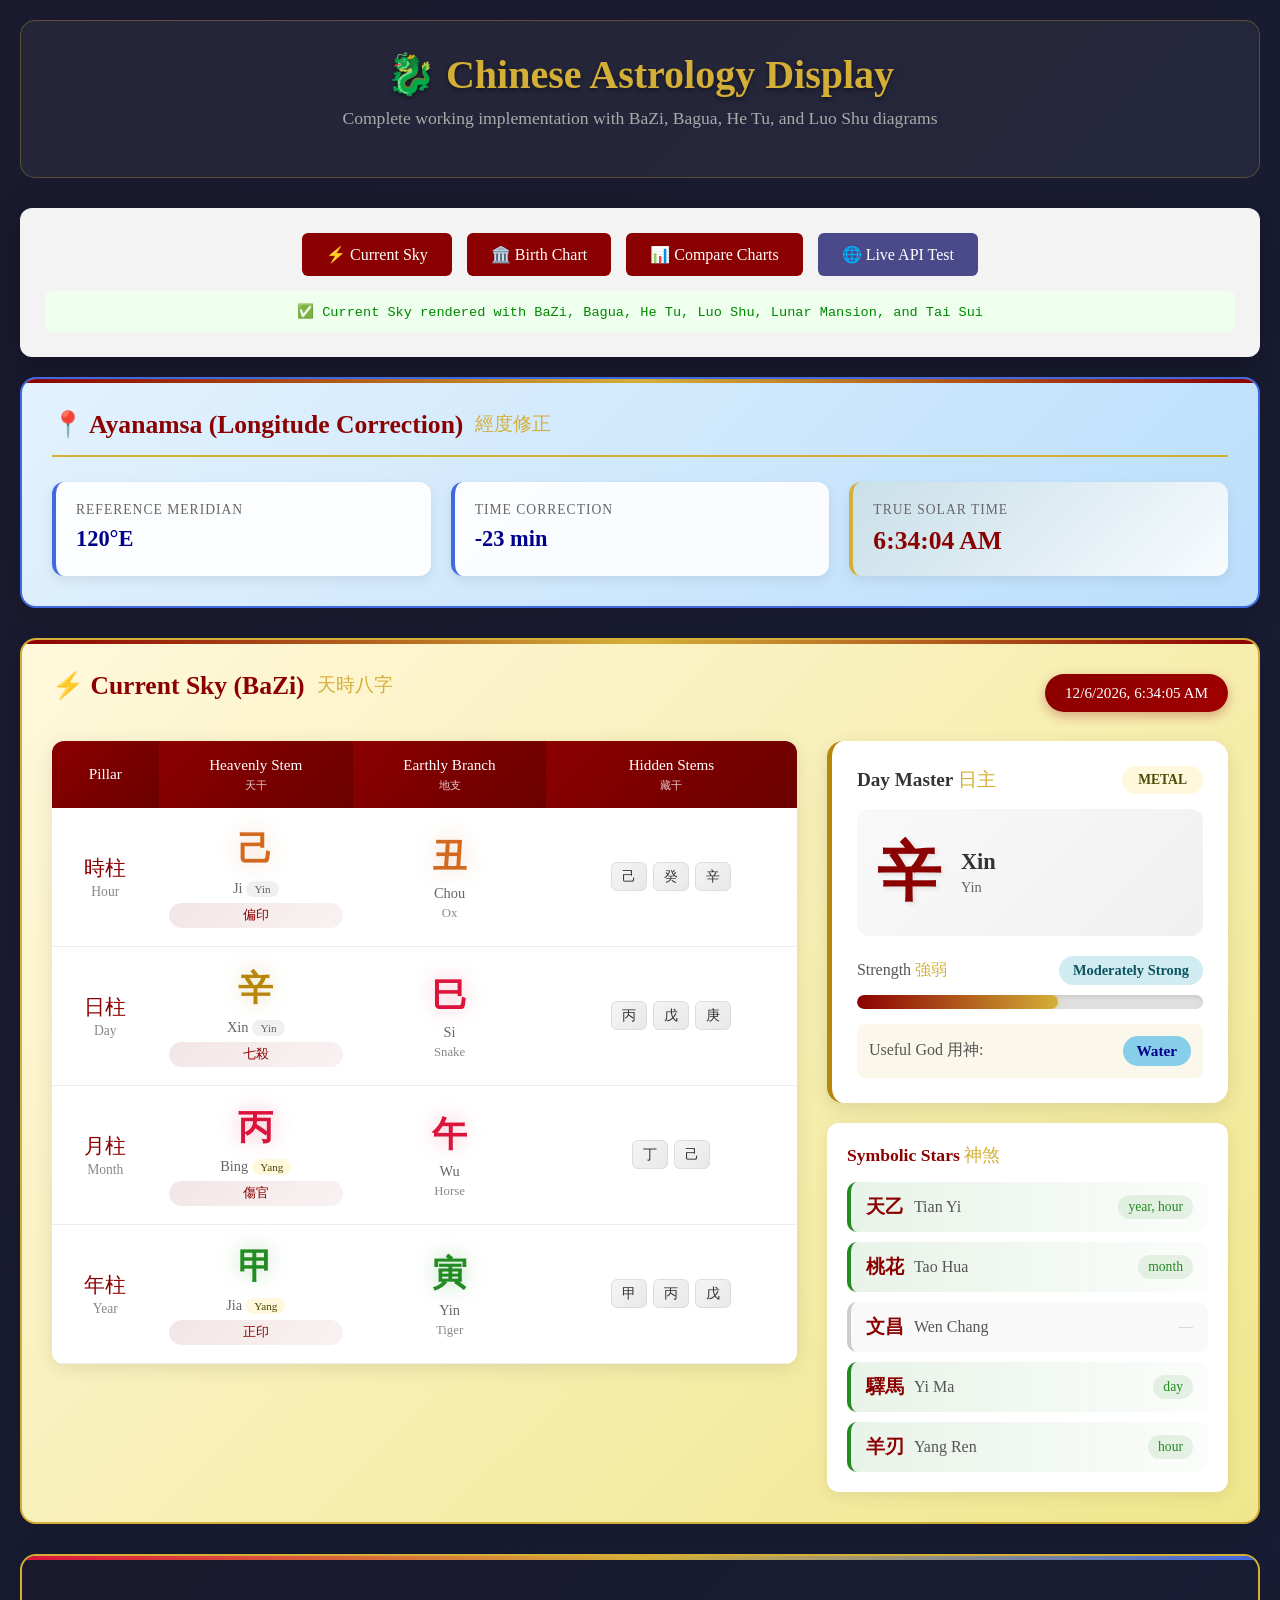
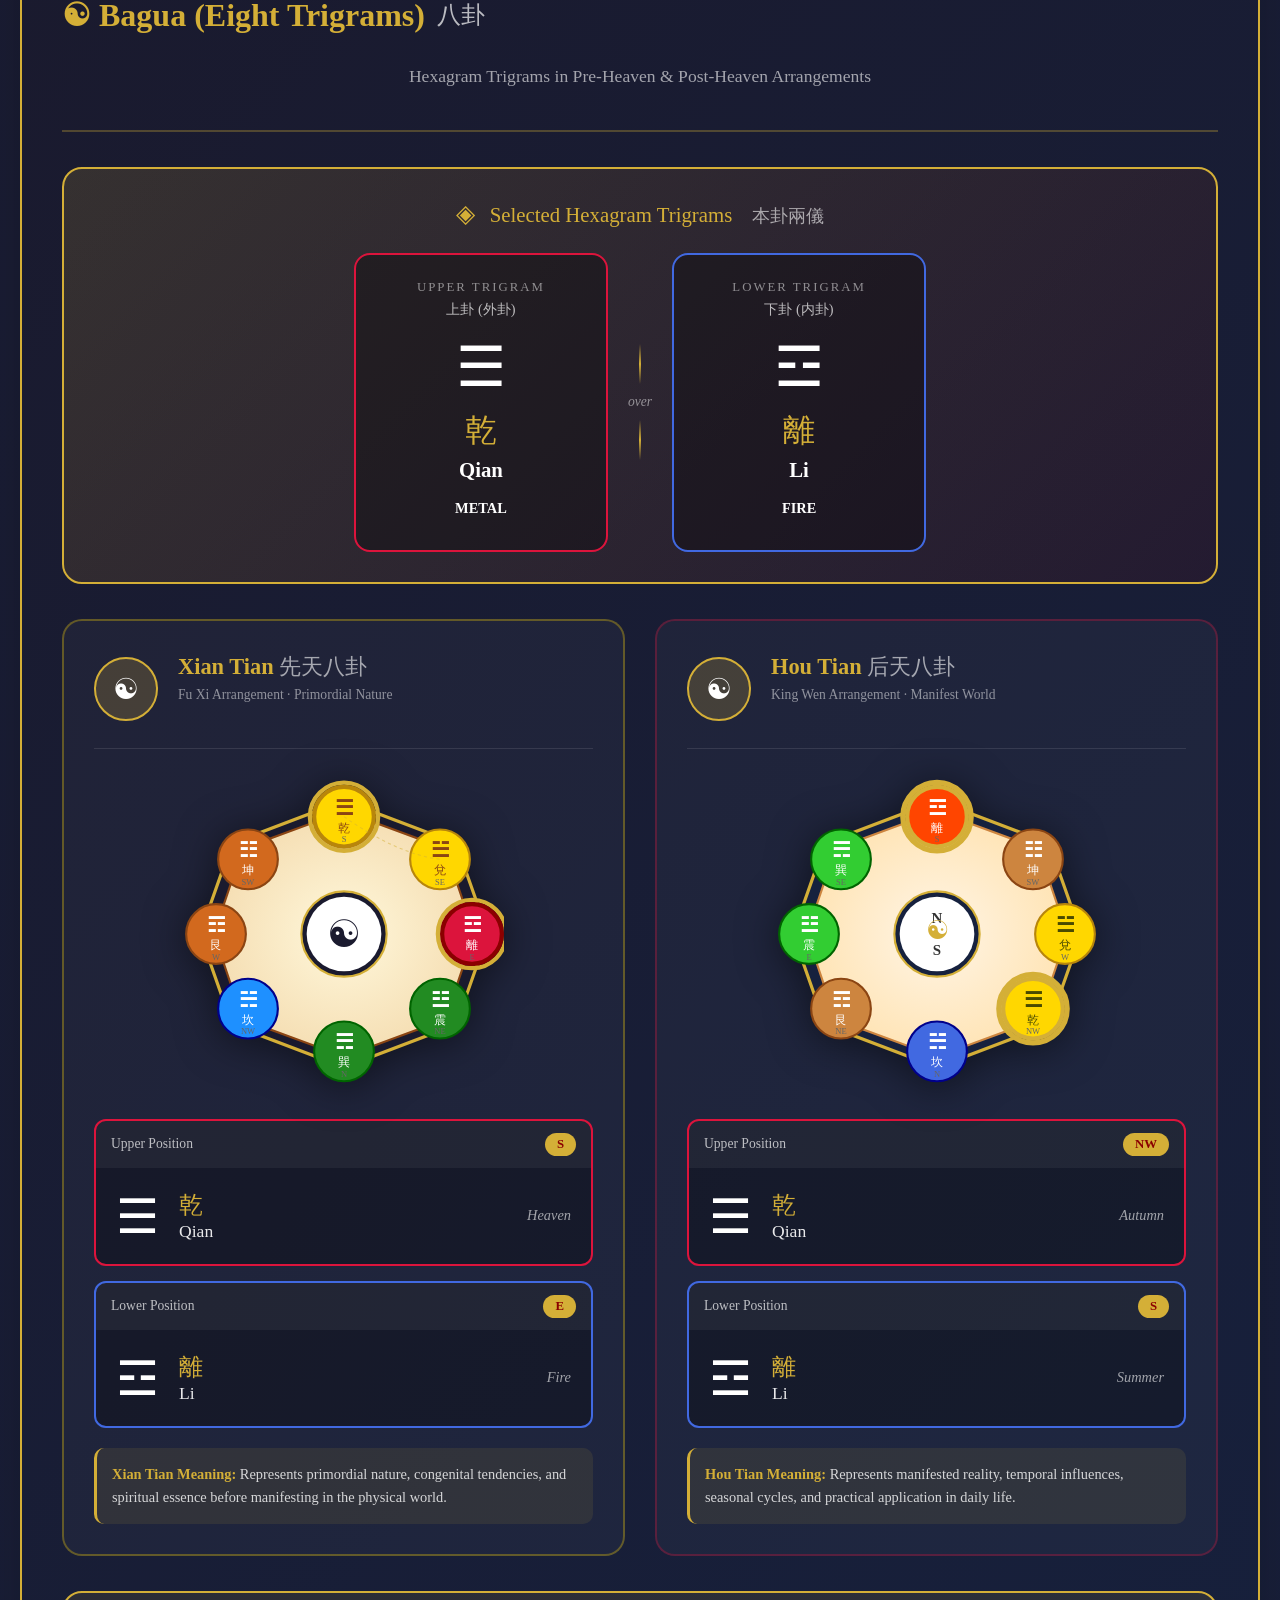
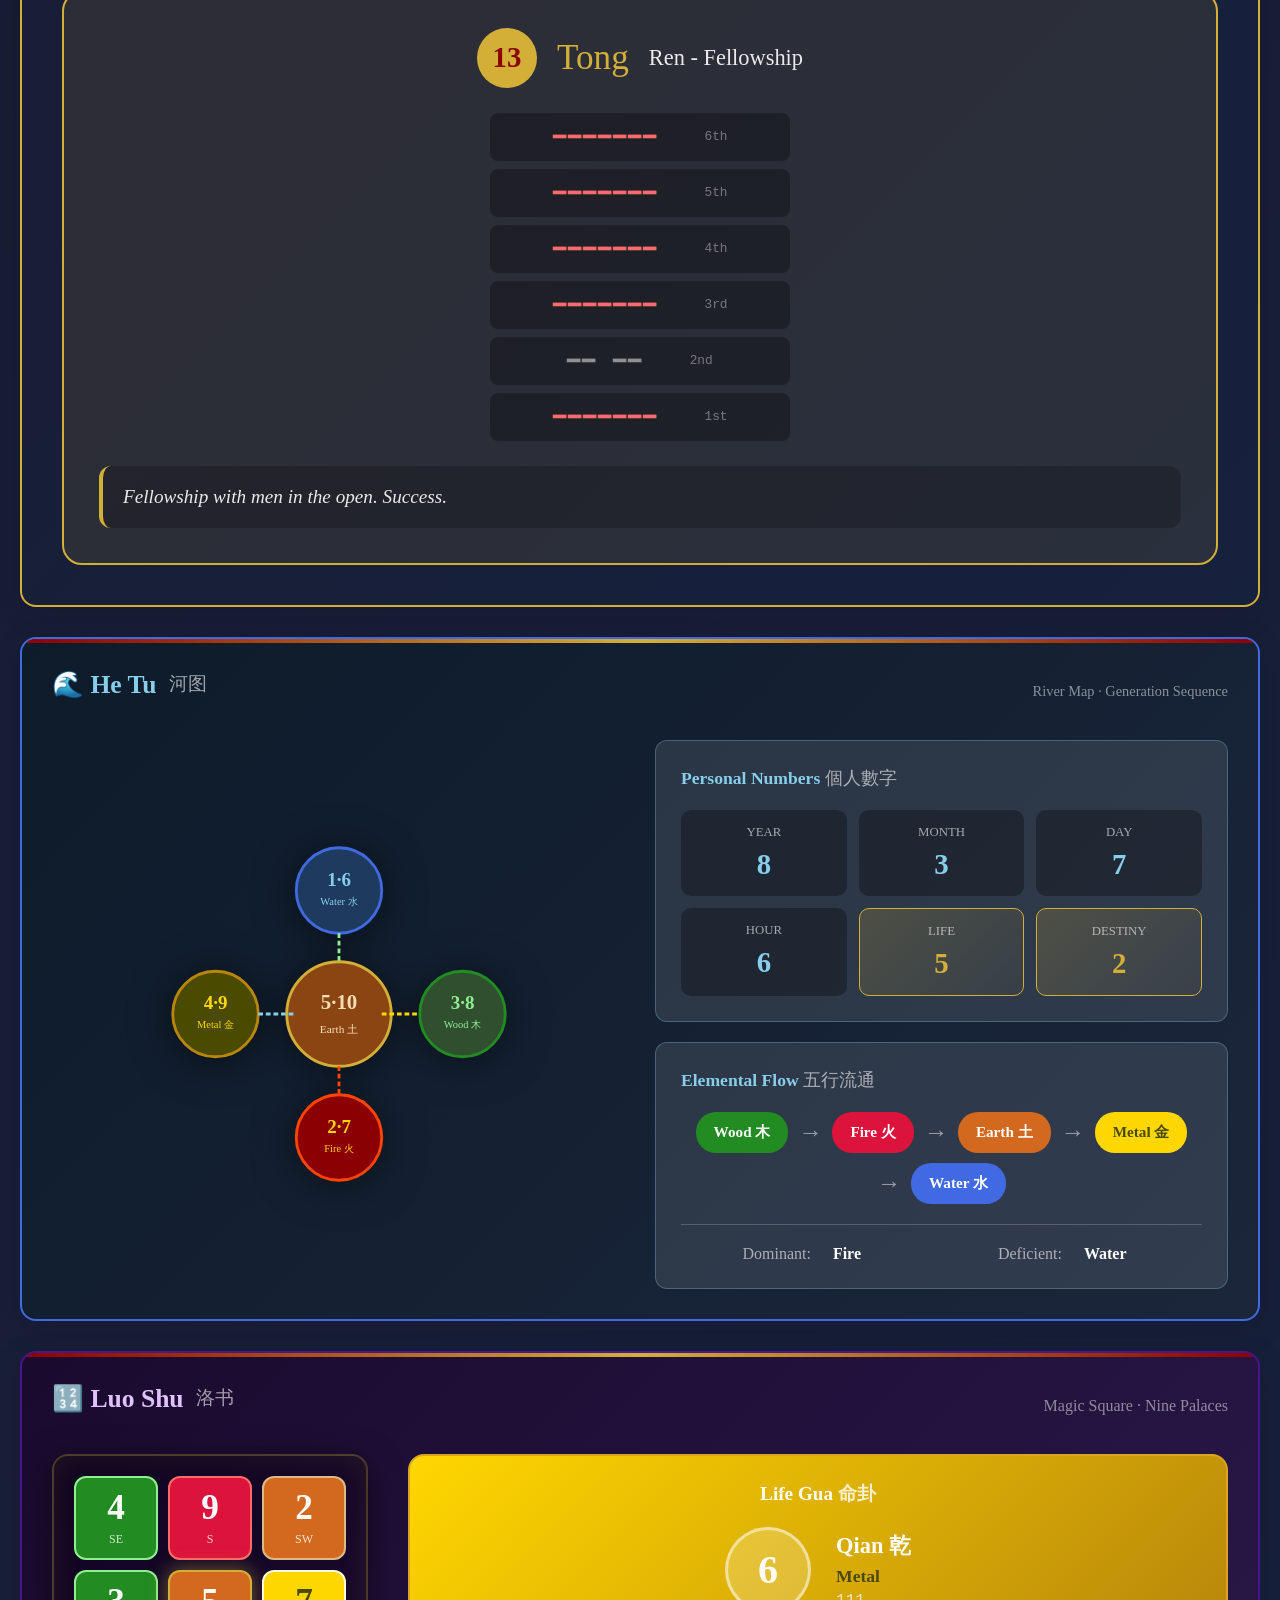
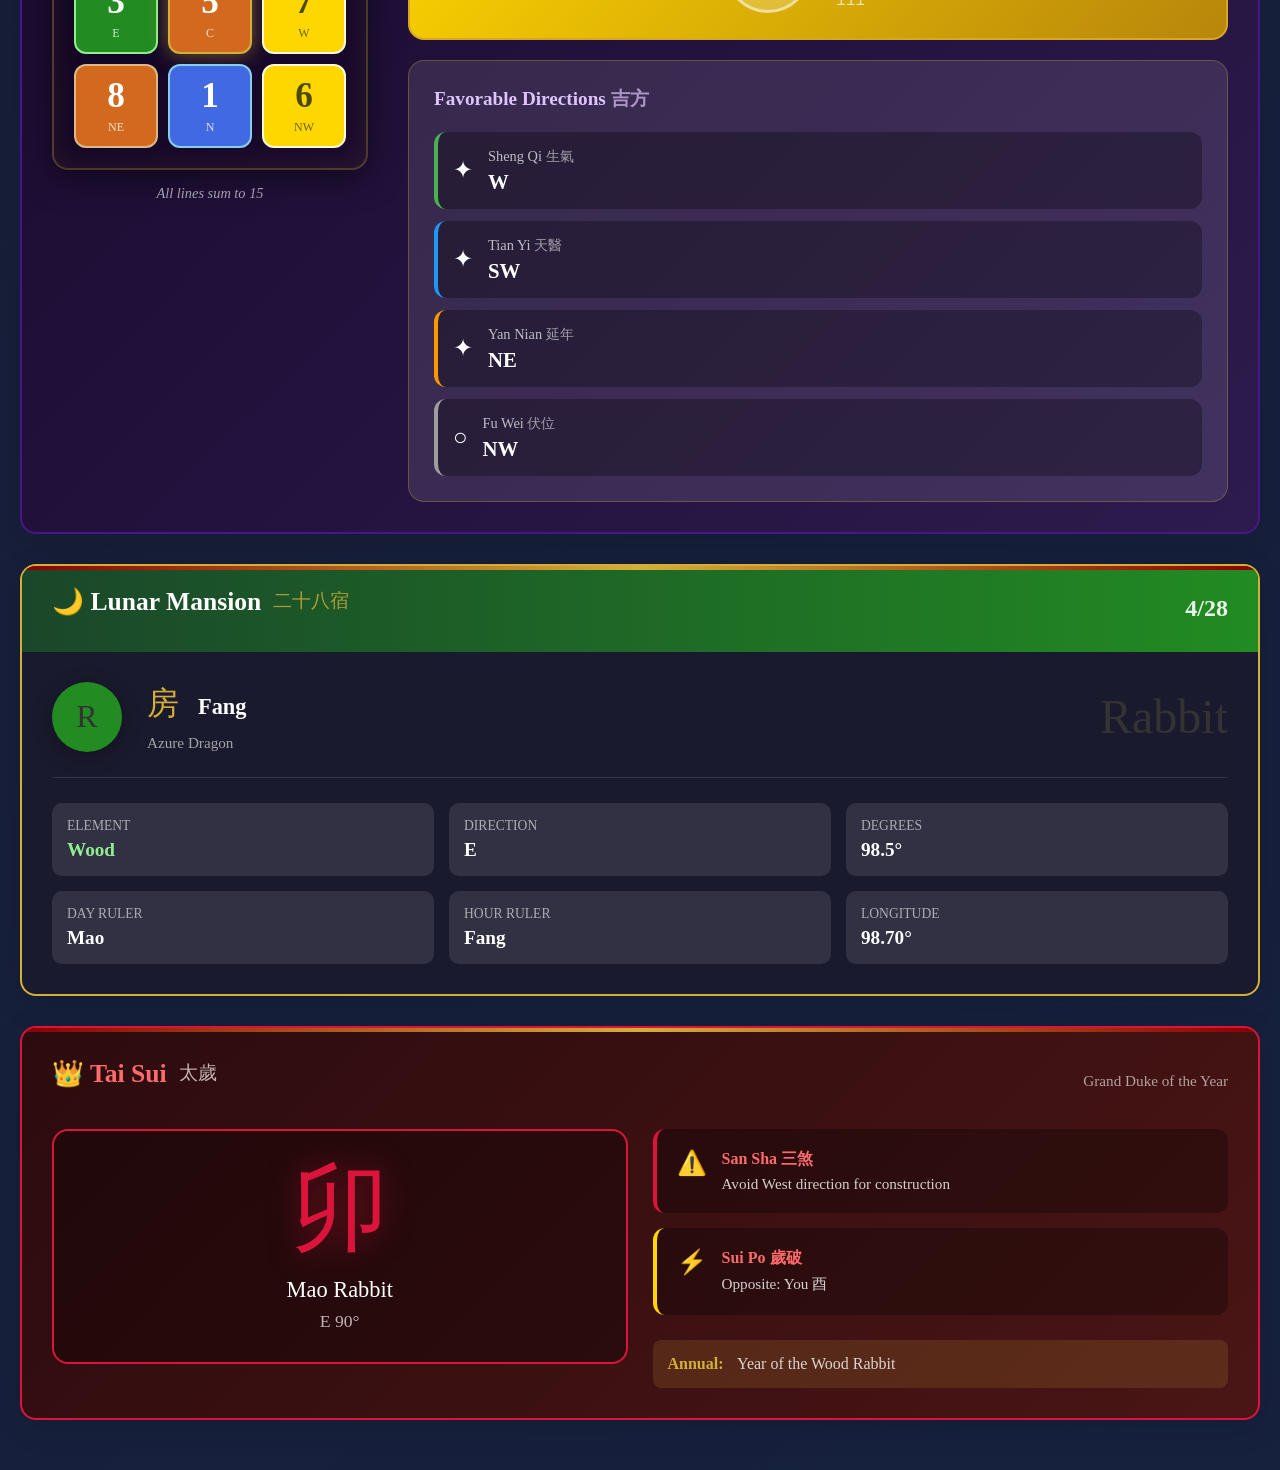
==== chinese-astrology-demo.html @ 96244102 "feat/astrology" ====
<!DOCTYPE html>
<html lang="en">
<head>
    <meta charset="UTF-8">
    <meta name="viewport" content="width=device-width, initial-scale=1.0">
    <title>Chinese Astrology Display - Complete Demo v4.1</title>
    <link rel="stylesheet" href="chinese-astrology.css">
    <style>
        body { 
            font-family: Georgia, 'Times New Roman', serif; 
            background: linear-gradient(135deg, #1a1a2e 0%, #16213e 100%);
            margin: 0; 
            padding: 20px;
            min-height: 100vh;
            color: #333;
        }
        .header { 
            text-align: center; 
            margin-bottom: 30px; 
            padding: 30px;
            background: rgba(255,255,255,0.05);
            border-radius: 15px;
            border: 1px solid rgba(212,175,55,0.3);
        }
        .header h1 { 
            color: #d4af37; 
            margin: 0;
            font-size: 2.5em;
            text-shadow: 0 2px 4px rgba(0,0,0,0.5);
        }
        .header p {
            color: #aaa;
            margin-top: 10px;
            font-size: 1.1em;
        }
        .controls { 
            margin-bottom: 20px; 
            padding: 25px; 
            background: rgba(255,255,255,0.95); 
            border-radius: 12px;
            box-shadow: 0 8px 32px rgba(0,0,0,0.3);
        }
        .control-group {
            display: flex;
            gap: 15px;
            flex-wrap: wrap;
            align-items: center;
            justify-content: center;
        }
        .controls button { 
            padding: 12px 24px; 
            font-size: 1em; 
            cursor: pointer; 
            border: none; 
            border-radius: 6px; 
            background: #8B0000; 
            color: white;
            transition: all 0.3s;
            font-family: Georgia, serif;
        }
        .controls button:hover { 
            background: #a00000;
            transform: translateY(-2px);
            box-shadow: 0 4px 12px rgba(139,0,0,0.4);
        }
        .controls button.secondary {
            background: #4a4a8a;
        }
        .controls button.secondary:hover {
            background: #5a5a9a;
        }
        .test-info { 
            margin-top: 15px; 
            padding: 12px; 
            background: #f0f0f0; 
            border-radius: 6px; 
            font-family: 'Courier New', monospace; 
            font-size: 0.85em;
            text-align: center;
        }
        .test-info.error { background: #fee; color: #c00; }
        .test-info.success { background: #efe; color: #080; }
        #output { 
            min-height: 400px; 
        }
        .loading {
            text-align: center;
            padding: 60px;
            color: #d4af37;
            font-size: 1.5em;
        }
        .loading::after {
            content: '';
            animation: dots 1.5s infinite;
        }
        @keyframes dots {
            0%, 20% { content: '.'; }
            40% { content: '..'; }
            60%, 100% { content: '...'; }
        }
    </style>
</head>
<body>
    <div class="header">
        <h1>🐉 Chinese Astrology Display</h1>
        <p>Complete working implementation with BaZi, Bagua, He Tu, and Luo Shu diagrams</p>
    </div>
    
    <div class="controls">
        <div class="control-group">
            <button onclick="testCurrent()">⚡ Current Sky</button>
            <button onclick="testBirth()">🏛️ Birth Chart</button>
            <button onclick="testComparison()">📊 Compare Charts</button>
            <button class="secondary" onclick="testRealAPI()">🌐 Live API Test</button>
        </div>
        <div class="test-info" id="status">Click a button to begin</div>
    </div>

    <div class="astrology-container" id="output"></div>

    <script src="chinese-astrology-client.js"></script>
    <script>
        const testContainer = document.getElementById('output');
        const statusEl = document.getElementById('status');
        
        // Mock data for testing (simulates API response)
        const mockData = {
            data: {
                timestamp: new Date().toISOString(),
                ayanamsa: {
                    referenceMeridian: 120,
                    timeDifference: '-23 min',
                    trueSolarTime: new Date().toISOString(),
                    longitudeCorrection: -23.5,
                    location: { latitude: 40.7, longitude: -74 }
                },
                bazi: {
                    year: { stem: { name: 'Jia', zh: '甲', element: 'Wood', polarity: 'Yang', num: 1 }, branch: { name: 'Yin', zh: '寅', element: 'Wood', zodiac: 'Tiger' }, hiddenStems: ['甲', '丙', '戊'], tenGod: { zh: 'Direct Resource' } },
                    month: { stem: { name: 'Bing', zh: '丙', element: 'Fire', polarity: 'Yang', num: 3 }, branch: { name: 'Wu', zh: '午', element: 'Fire', zodiac: 'Horse' }, hiddenStems: ['丁', '己'], tenGod: { zh: 'Hurting Officer' } },
                    day: { stem: { name: 'Xin', zh: '辛', element: 'Metal', polarity: 'Yin', num: 8 }, branch: { name: 'Si', zh: '巳', element: 'Fire', zodiac: 'Snake' }, hiddenStems: ['丙', '戊', '庚'], tenGod: { zh: 'Seven Killings' } },
                    hour: { stem: { name: 'Ji', zh: '己', element: 'Earth', polarity: 'Yin', num: 6 }, branch: { name: 'Chou', zh: '丑', element: 'Earth', zodiac: 'Ox' }, hiddenStems: ['己', '癸', '辛'], tenGod: { zh: 'Indirect Resource' } },
                    dayMaster: { name: 'Xin', zh: '辛', element: 'Metal', polarity: 'Yin' },
                    strength: { result: 'Moderately Strong', score: 8, yongShen: 'Water' },
                    shenSha: {
                        noblePerson: { name: 'Tian Yi', zh: '天乙', presentIn: ['year', 'hour'] },
                        peachBlossom: { name: 'Tao Hua', zh: '桃花', presentIn: ['month'] },
                        academicStar: { name: 'Wen Chang', zh: '文昌', presentIn: [] },
                        travellingHorse: { name: 'Yi Ma', zh: '驛馬', presentIn: ['day'] },
                        goatBlade: { name: 'Yang Ren', zh: '羊刃', presentIn: ['hour'] }
                    }
                },
                bagua: {
                    xiantian: {
                        personalTrigram: { name: 'Qian', zh: '乾', binary: '111', element: 'Metal', quality: 'Creative', position: 6 },
                        elementFlow: 'Heaven descends to nourish Earth'
                    },
                    houtian: {
                        lifePalaceTrigram: { name: 'Li', zh: '離', binary: '101', element: 'Fire', direction_houtian: 'S', temporalInfluence: 'Summer' },
                        annualInfluence: 'Fire year'
                    },
                    hexiangua: {
                        hexagramNumber: 13,
                        hexagramName: 'Tong Ren - Fellowship',
                        lines: [1, 0, 1, 1, 1, 1],
                        upper: { name: 'Qian', zh: '乾', binary: '111', element: 'Metal' },
                        lower: { name: 'Li', zh: '離', binary: '101', element: 'Fire' },
                        guaCi: 'Fellowship with men in the open. Success.'
                    }
                },
                hetu: {
                    personalNumbers: {
                        yearNumber: 8,
                        monthNumber: 3,
                        dayNumber: 7,
                        hourNumber: 6,
                        lifeNumber: 5,
                        destinyNumber: 2
                    },
                    elementalFlow: {
                        sequence: ['Wood', 'Fire', 'Earth', 'Metal', 'Water'],
                        dominant: 'Fire',
                        deficient: 'Water',
                        recommendations: ['Meditation', 'Water features', 'Blue colors']
                    },
                    constellations: [
                        { name: 'Center Axis', description: 'Strong center', stars: [5, 10], element: 'Earth', meaning: 'The axis mundi' }
                    ]
                },
                luoshu: {
                    name: 'Luoshu (Magic Square)',
                    zh: '洛書',
                    description: 'The ancient magic square where all lines sum to 15',
                    magicSquare: [[4,9,2],[3,5,7],[8,1,6]],
                    palaceStars: { center: 5, current: 9, annual: 1 },
                    mingGua: { number: 6, zh: '乾', trigram: 'Qian', element: 'Metal', binary: '111' },
                    favorableDirections: {
                        shengQi: 'W',
                        tianYi: 'SW',
                        yanNian: 'NE',
                        fuWei: 'NW',
                        description: 'Sheng Qi, Tian Yi, Yan Nian, Fu Wei'
                    },
                    palaceOrder: ['Kan (1)', 'Kun (2)', 'Zhen (3)', 'Xun (4)', 'Center (5)', 'Qian (6)', 'Dui (7)', 'Gen (8)', 'Li (9)']
                },
                lunarMansion: {
                    mansion: { num: 4, name: 'Fang', zh: '房', element: 'Wood', direction: 'E', group: 'Azure Dragon', animal: 'Rabbit' },
                    degree: 98.5,
                    exactLongitude: 98.7,
                    dayRuler: 'Mao',
                    hourRuler: 'Fang'
                },
                taiSui: {
                    currentPosition: { branch: 'Mao', zh: '卯', direction: 'E', degree: 90, zodiac: 'Rabbit' },
                    sanSha: { direction: 'W', description: 'Avoid West direction for construction' },
                    suiPo: { branch: 'You', zh: '酉', direction: 'W', degree: 270 },
                    annualTaiSui: { text: 'Year of the Wood Rabbit', caution: 'Avoid disturbing the East' }
                }
            }
        };
        
        // Birth chart with partial overlap for comparison test
        const birthData = {
            data: {
                ...mockData.data,
                bazi: {
                    year: { stem: { name: 'Jia', zh: '甲', element: 'Wood', polarity: 'Yang', num: 1 }, branch: { name: 'Yin', zh: '寅', element: 'Wood', zodiac: 'Tiger' }, hiddenStems: ['甲'], tenGod: { zh: 'Direct Resource' } },
                    month: { stem: { name: 'Ding', zh: '丁', element: 'Fire', polarity: 'Yin', num: 4 }, branch: { name: 'Mao', zh: '卯', element: 'Wood', zodiac: 'Rabbit' }, hiddenStems: ['乙'], tenGod: { zh: 'Seven Killings' } },
                    day: { stem: { name: 'Geng', zh: '庚', element: 'Metal', polarity: 'Yang', num: 7 }, branch: { name: 'Wu', zh: '午', element: 'Fire', zodiac: 'Horse' }, hiddenStems: ['丁', '己'], tenGod: { zh: 'Hurting Officer' } },
                    hour: { stem: { name: 'Ren', zh: '壬', element: 'Water', polarity: 'Yang', num: 9 }, branch: { name: 'Zi', zh: '子', element: 'Water', zodiac: 'Rat' }, hiddenStems: ['癸'], tenGod: { zh: 'Rob Wealth' } },
                    dayMaster: { name: 'Geng', zh: '庚', element: 'Metal', polarity: 'Yang' },
                    strength: { result: 'Strong', score: 15, yongShen: 'Fire' },
                    shenSha: {
                        noblePerson: { name: 'Tian Yi', zh: '天乙', presentIn: ['year'] },
                        peachBlossom: { name: 'Tao Hua', zh: '桃花', presentIn: ['day', 'hour'] },
                        academicStar: { name: 'Wen Chang', zh: '文昌', presentIn: ['month'] },
                        travellingHorse: { name: 'Yi Ma', zh: '驛馬', presentIn: ['month'] },
                        goatBlade: { name: 'Yang Ren', zh: '羊刃', presentIn: [] }
                    }
                }
            }
        };
        
        function testCurrent() {
            statusEl.textContent = 'Rendering Current Sky (BaZi)...';
            statusEl.className = 'test-info';
            testContainer.innerHTML = '';
            ChineseAstrologyDisplay.render(mockData, testContainer);
            statusEl.textContent = '✅ Current Sky rendered with BaZi, Bagua, He Tu, Luo Shu, Lunar Mansion, and Tai Sui';
            statusEl.className = 'test-info success';
        }
        
        function testBirth() {
            statusEl.textContent = 'Rendering Birth Chart...';
            statusEl.className = 'test-info';
            testContainer.innerHTML = '';
            const data = { 
                data: { 
                    ...mockData.data, 
                    bazi: birthData.data.bazi,
                    comparison: { birthBazi: birthData.data.bazi }
                } 
            };
            ChineseAstrologyDisplay.render(data, testContainer);
            statusEl.textContent = '✅ Birth Chart rendered - different Day Master (Geng Metal vs Xin Metal)';
            statusEl.className = 'test-info success';
        }
        
        function testComparison() {
            statusEl.textContent = 'Rendering comparison (Current vs Birth)...';
            statusEl.className = 'test-info';
            testContainer.innerHTML = '';
            const data = { 
                data: { 
                    ...mockData.data,
                    comparison: { 
                        birthBazi: birthData.data.bazi,
                        currentInfluence: 'Year Pillar match detected',
                        cycles: ['Year Stem cycle']
                    }
                } 
            };
            ChineseAstrologyDisplay.render(data, testContainer);
            statusEl.textContent = '✅ Comparison rendered - Year Pillar highlighted (matching stems/branches)';
            statusEl.className = 'test-info success';
        }
        
        async function testRealAPI() {
            statusEl.textContent = 'Calling live Supabase API...';
            statusEl.className = 'test-info';
            testContainer.innerHTML = '<div class="loading">Calculating Chinese Astrology</div>';
            
            try {
                const result = await CHINESE_ASTROLOGY_API.calculate({
                    date: new Date().toISOString(),
                    location: { latitude: 40.7128, longitude: -74.0060 },
                    includeQiMen: false,
                    includeLunar: true,
                    includeTaiSui: true
                });
                
                if (result.data) {
                    ChineseAstrologyDisplay.render(result, testContainer);
                    statusEl.textContent = '✅ Live API data rendered successfully!';
                    statusEl.className = 'test-info success';
                } else {
                    throw new Error('Invalid API response');
                }
            } catch (error) {
                statusEl.textContent = '❌ API Error: ' + error.message + ' - Using local fallback';
                statusEl.className = 'test-info error';
                setTimeout(() => testCurrent(), 1500);
            }
        }
        
        // Auto-run current sky test
        setTimeout(testCurrent, 500);
    </script>
</body>
</html>
---- chinese-astrology.css ----
/**
 * Chinese Astrology CSS v4.3
 * Enhanced with Feng Shui auspicious colors and improved readability
 */

:root {
    /* Feng Shui Auspicious Colors */
    --fs-wood: #228B22;
    --fs-wood-light: #90EE90;
    --fs-wood-dark: #006400;
    
    --fs-fire: #DC143C;
    --fs-fire-light: #FF6B6B;
    --fs-fire-dark: #8B0000;
    
    --fs-earth: #D2691E;
    --fs-earth-light: #DEB887;
    --fs-earth-dark: #8B4513;
    
    --fs-metal: #FFD700;
    --fs-metal-light: #FFF8DC;
    --fs-metal-dark: #B8860B;
    --fs-metal-text: #4a4a00;
    
    --fs-water: #4169E1;
    --fs-water-light: #87CEEB;
    --fs-water-dark: #00008B;
    
    /* Imperial/Auspicious Accents */
    --imperial-red: #8B0000;
    --imperial-gold: #d4af37;
    --imperial-gold-light: #F4E8C1;
    --imperial-purple: #4a148c;
    
    /* Background gradients */
    --bg-dark: #1a1a2e;
    --bg-panel: linear-gradient(135deg, #f5f0e8 0%, #e8e0d0 100%);
    --bg-wood: linear-gradient(135deg, #e8f5e9 0%, #c8e6c9 100%);
    --bg-fire: linear-gradient(135deg, #ffebee 0%, #ffcdd2 100%);
    --bg-earth: linear-gradient(135deg, #f5f5dc 0%, #e8d5b7 100%);
    --bg-metal: linear-gradient(135deg, #fff8dc 0%, #f0e68c 100%);
    --bg-water: linear-gradient(135deg, #e3f2fd 0%, #bbdefb 100%);
}

/* ========================================
   BASE STYLES
   ======================================== */

.astrology-wrapper {
    font-family: 'Noto Serif SC', 'Crimson Pro', Georgia, serif;
    color: #333;
    line-height: 1.6;
}

.section {
    background: var(--bg-panel);
    border-radius: 16px;
    padding: 30px;
    margin-bottom: 30px;
    box-shadow: 0 8px 32px rgba(0,0,0,0.12);
    border: 2px solid #d4af37;
    position: relative;
    overflow: hidden;
}

.section::before {
    content: '';
    position: absolute;
    top: 0;
    left: 0;
    right: 0;
    height: 4px;
    background: linear-gradient(90deg, var(--imperial-red), var(--imperial-gold), var(--imperial-red));
}

.section h3 {
    color: var(--imperial-red);
    font-size: 1.6em;
    margin: 0 0 25px 0;
    padding-bottom: 15px;
    border-bottom: 2px solid var(--imperial-gold);
    display: flex;
    align-items: center;
    gap: 12px;
}

.section h3 .zh {
    font-size: 0.75em;
    color: var(--imperial-gold);
    font-weight: 400;
}

.section h4 {
    color: #4a4a4a;
    margin: 20px 0 12px 0;
    font-size: 1.2em;
}

/* ========================================
   AYANAMSA SECTION
   ======================================== */

.ayanamsa {
    background: var(--bg-water);
    border-color: var(--fs-water);
}

.ayanamsa-grid {
    display: grid;
    grid-template-columns: repeat(auto-fit, minmax(200px, 1fr));
    gap: 20px;
}

.info-card {
    background: rgba(255,255,255,0.9);
    padding: 20px;
    border-radius: 12px;
    border-left: 4px solid var(--fs-water);
    box-shadow: 0 4px 12px rgba(0,0,0,0.08);
}

.info-card .label {
    display: block;
    font-size: 0.85em;
    color: #666;
    margin-bottom: 8px;
    text-transform: uppercase;
    letter-spacing: 1px;
}

.info-card .value {
    display: block;
    font-size: 1.4em;
    font-weight: 600;
    color: var(--fs-water-dark);
}

.info-card.highlight {
    border-left-color: var(--imperial-gold);
    background: linear-gradient(135deg, rgba(212,175,55,0.1) 0%, rgba(255,255,255,0.9) 100%);
}

.info-card.highlight .value {
    color: var(--imperial-red);
    font-size: 1.6em;
}

/* ========================================
   BAZI SECTIONS
   ======================================== */

.bazi.current {
    background: linear-gradient(135deg, #FFF8DC 0%, #F0E68C 100%);
    border-color: var(--imperial-gold);
}

.bazi.birth {
    background: linear-gradient(135deg, #E6F3FF 0%, #B3D9FF 100%);
    border-color: var(--fs-water);
}

.section-header {
    display: flex;
    justify-content: space-between;
    align-items: center;
    margin-bottom: 25px;
}

.section-header h3 {
    margin: 0;
    border: none;
}

.time-badge, .birth-badge {
    background: linear-gradient(135deg, var(--imperial-red) 0%, #a00000 100%);
    color: white;
    padding: 10px 20px;
    border-radius: 25px;
    font-size: 0.95em;
    font-weight: 500;
    box-shadow: 0 4px 12px rgba(139,0,0,0.3);
}

.birth-badge {
    background: linear-gradient(135deg, var(--fs-water) 0%, var(--fs-water-dark) 100%);
}

/* Two Column Layout */
.bazi-grid {
    display: grid;
    grid-template-columns: 1.3fr 0.7fr;
    gap: 30px;
}

@media (max-width: 900px) {
    .bazi-grid { grid-template-columns: 1fr; }
}

/* Pillars Table */
.pillars-table table {
    width: 100%;
    border-collapse: separate;
    border-spacing: 0;
    background: white;
    border-radius: 12px;
    overflow: hidden;
    box-shadow: 0 4px 20px rgba(0,0,0,0.1);
}

.pillars-table th {
    background: linear-gradient(135deg, var(--imperial-red) 0%, #6b0000 100%);
    color: white;
    padding: 15px 10px;
    text-align: center;
    font-weight: 500;
    font-size: 0.95em;
}

.pillars-table th .sub {
    display: block;
    font-size: 0.75em;
    opacity: 0.8;
    margin-top: 4px;
    font-weight: 400;
}

.pillars-table td {
    padding: 18px 10px;
    text-align: center;
    border-bottom: 1px solid #eee;
}

.pillars-table tr:hover { 
    background: rgba(212,175,55,0.08);
}

.pillars-table tr.highlight.match { 
    background: linear-gradient(90deg, rgba(255,215,0,0.3) 0%, rgba(255,215,0,0.1) 100%);
    animation: pulse-gold 3s infinite;
}

@keyframes pulse-gold {
    0%, 100% { box-shadow: inset 4px 0 0 0 var(--imperial-gold); }
    50% { box-shadow: inset 8px 0 0 0 var(--imperial-gold); }
}

.pillar-label {
    font-weight: 500;
    color: #555;
}

.pillar-label .pillar-zh {
    display: block;
    font-size: 1.3em;
    color: var(--imperial-red);
}

.pillar-label .pillar-en {
    font-size: 0.85em;
    color: #888;
}

.stem .hz, .branch .hz { 
    display: block; 
    font-size: 2.2em; 
    font-weight: bold;
    margin-bottom: 4px;
}

.stem .py, .branch .py { 
    font-size: 0.9em; 
    color: #666;
}

.stem .polarity {
    display: inline-block;
    font-size: 0.7em;
    padding: 2px 8px;
    border-radius: 10px;
    margin-top: 4px;
}

.stem .polarity.yang {
    background: var(--fs-metal-light);
    color: var(--fs-metal-text);
}

.stem .polarity.yin {
    background: #f0f0f0;
    color: #666;
}

.stem .tg { 
    display: block; 
    font-size: 0.8em; 
    background: linear-gradient(135deg, rgba(139,0,0,0.1) 0%, rgba(139,0,0,0.05) 100%);
    color: var(--imperial-red);
    padding: 4px 10px; 
    border-radius: 15px; 
    margin-top: 6px;
    font-weight: 500;
}

.branch .zodiac { 
    display: block; 
    font-size: 0.8em; 
    color: #888;
    margin-top: 4px;
}

.hidden .hs { 
    display: inline-block; 
    background: linear-gradient(135deg, #f5f5f5 0%, #e8e8e8 100%);
    padding: 4px 10px; 
    border-radius: 6px; 
    margin: 3px; 
    font-size: 0.9em;
    border: 1px solid #ddd;
}

/* Element color coding */
[data-element="Wood"] .hz { color: var(--fs-wood); text-shadow: 0 0 20px rgba(34,139,34,0.3); }
[data-element="Fire"] .hz { color: var(--fs-fire); text-shadow: 0 0 20px rgba(220,20,60,0.3); }
[data-element="Earth"] .hz { color: var(--fs-earth); text-shadow: 0 0 20px rgba(210,105,30,0.3); }
[data-element="Metal"] .hz { color: #B8860B; text-shadow: 0 0 20px rgba(184,134,11,0.3); }
[data-element="Water"] .hz { color: var(--fs-water); text-shadow: 0 0 20px rgba(65,105,225,0.3); }

/* Day Master Panel */
.daymaster-panel { 
    display: flex; 
    flex-direction: column; 
    gap: 20px; 
}

.dm-card {
    background: white;
    padding: 25px;
    border-radius: 16px;
    box-shadow: 0 6px 20px rgba(0,0,0,0.1);
    border-left: 5px solid #ccc;
}

.dm-card[data-element="Wood"] { border-left-color: var(--fs-wood); }
.dm-card[data-element="Fire"] { border-left-color: var(--fs-fire); }
.dm-card[data-element="Earth"] { border-left-color: var(--fs-earth); }
.dm-card[data-element="Metal"] { border-left-color: var(--fs-metal-dark); }
.dm-card[data-element="Water"] { border-left-color: var(--fs-water); }

.dm-header {
    display: flex;
    justify-content: space-between;
    align-items: center;
    margin-bottom: 15px;
}

.dm-header h4 {
    margin: 0;
    color: #333;
}

.dm-header .zh {
    color: var(--imperial-gold);
    font-weight: 400;
}

.element-tag {
    padding: 6px 16px;
    border-radius: 20px;
    font-size: 0.85em;
    font-weight: 600;
    text-transform: uppercase;
}

.element-tag.wood { background: var(--fs-wood-light); color: var(--fs-wood-dark); }
.element-tag.fire { background: var(--fs-fire-light); color: var(--fs-fire-dark); }
.element-tag.earth { background: var(--fs-earth-light); color: var(--fs-earth-dark); }
.element-tag.metal { background: var(--fs-metal-light); color: var(--fs-metal-text); }
.element-tag.water { background: var(--fs-water-light); color: var(--fs-water-dark); }

.dm-display { 
    display: flex; 
    align-items: center; 
    gap: 20px; 
    margin-bottom: 20px;
    padding: 20px;
    background: linear-gradient(135deg, #f9f9f9 0%, #f0f0f0 100%);
    border-radius: 12px;
}

.dm-hz { 
    font-size: 4em; 
    font-weight: bold;
    color: var(--imperial-red);
    text-shadow: 2px 2px 4px rgba(0,0,0,0.1);
}

.dm-name { 
    font-size: 1.4em; 
    font-weight: 600;
    color: #333;
}

.dm-polarity {
    font-size: 0.9em;
    color: #666;
    margin-top: 4px;
}

.dm-polarity.yang { color: var(--fs-metal-dark); }
.dm-polarity.yin { color: #666; }

.strength-bar { 
    margin-top: 20px; 
}

.st-header {
    display: flex;
    justify-content: space-between;
    align-items: center;
    margin-bottom: 10px;
}

.st-label {
    font-weight: 500;
    color: #555;
}

.st-label .zh {
    color: var(--imperial-gold);
}

.st-result {
    padding: 6px 14px;
    border-radius: 15px;
    font-size: 0.9em;
    font-weight: 600;
}

.st-result.strong { background: #d4edda; color: #155724; }
.st-result.weak { background: #f8d7da; color: #721c24; }
.st-result.balanced { background: #fff3cd; color: #856404; }
.st-result.moderately-strong { background: #d1ecf1; color: #0c5460; }

.st-meter { 
    height: 14px; 
    background: #e0e0e0; 
    border-radius: 7px; 
    overflow: hidden;
    box-shadow: inset 0 2px 4px rgba(0,0,0,0.1);
}

.st-fill { 
    height: 100%; 
    background: linear-gradient(90deg, var(--imperial-red), var(--imperial-gold));
    border-radius: 7px;
    transition: width 0.8s ease-out;
    box-shadow: 0 0 10px rgba(212,175,55,0.5);
}

.yong-shen { 
    margin-top: 15px;
    padding: 12px;
    background: rgba(212,175,55,0.1);
    border-radius: 8px;
    display: flex;
    justify-content: space-between;
    align-items: center;
}

.ys-label {
    font-weight: 500;
    color: #555;
}

.ys-element {
    padding: 6px 14px;
    border-radius: 15px;
    font-weight: 600;
    font-size: 0.95em;
}

.ys-element.wood { background: var(--fs-wood-light); color: var(--fs-wood-dark); }
.ys-element.fire { background: var(--fs-fire-light); color: var(--fs-fire-dark); }
.ys-element.earth { background: var(--fs-earth-light); color: var(--fs-earth-dark); }
.ys-element.metal { background: var(--fs-metal-light); color: var(--fs-metal-text); }
.ys-element.water { background: var(--fs-water-light); color: var(--fs-water-dark); }

/* Stars Panel */
.stars-panel { 
    background: white; 
    padding: 20px; 
    border-radius: 12px;
    box-shadow: 0 4px 15px rgba(0,0,0,0.08);
}

.stars-panel h4 { 
    margin: 0 0 15px 0; 
    color: var(--imperial-red);
    font-size: 1.1em;
}

.stars-panel h4 .zh {
    color: var(--imperial-gold);
    font-weight: 400;
}

.stars-grid {
    display: grid;
    gap: 10px;
}

.star-item { 
    display: flex; 
    justify-content: space-between; 
    align-items: center;
    padding: 12px 15px; 
    background: #f9f9f9; 
    border-radius: 10px; 
    border-left: 4px solid #ccc;
    transition: all 0.3s;
}

.star-item:hover {
    transform: translateX(5px);
}

.star-item.present { 
    border-left-color: var(--fs-wood); 
    background: linear-gradient(90deg, rgba(34,139,34,0.1) 0%, rgba(34,139,34,0.02) 100%);
}

.star-main {
    display: flex;
    align-items: center;
    gap: 10px;
}

.star-zh { 
    font-weight: bold; 
    font-size: 1.2em;
    color: var(--imperial-red);
}

.star-name {
    color: #555;
}

.star-loc { 
    font-size: 0.85em; 
    color: var(--fs-wood);
    font-weight: 500;
    padding: 4px 10px;
    background: rgba(34,139,34,0.1);
    border-radius: 12px;
}

.star-absent {
    font-size: 0.9em;
    color: #ccc;
}

/* ========================================
   BAGUA DISPLAY - UI.JS INTEGRATION
   ======================================== */

.bagua-section-wrapper {
    background: linear-gradient(135deg, #1a1a2e 0%, #16213e 100%);
    border: 2px solid var(--imperial-gold);
    border-radius: 20px;
    padding: 35px;
    margin: 30px 0;
    color: white;
    position: relative;
    overflow: hidden;
}

.bagua-section-wrapper::before {
    content: '';
    position: absolute;
    top: 0;
    left: 0;
    right: 0;
    height: 4px;
    background: linear-gradient(90deg, var(--fs-fire), var(--imperial-gold), var(--fs-water));
}

.bagua-section-title {
    text-align: center;
    font-size: 1.9em;
    color: var(--imperial-gold);
    margin: 0 0 10px 0;
    font-weight: 600;
}

.bagua-section-title .zh {
    color: rgba(255,255,255,0.7);
    font-weight: 400;
    margin-left: 10px;
}

.bagua-section-subtitle {
    text-align: center;
    color: rgba(255,255,255,0.6);
    font-size: 1.1em;
    margin-bottom: 30px;
    font-style: italic;
}

.bagua-arrangements-wrapper {
    display: grid;
    grid-template-columns: 1fr 1fr;
    gap: 25px;
}

@media (max-width: 1000px) {
    .bagua-arrangements-wrapper { grid-template-columns: 1fr; }
}

.bagua-arrangement {
    background: rgba(255,255,255,0.05);
    border-radius: 16px;
    padding: 20px;
    border: 2px solid transparent;
    display: flex;
    flex-direction: column;
}

.bagua-arrangement.xiantian {
    border-color: rgba(255,215,0,0.4);
    background: linear-gradient(135deg, rgba(255,215,0,0.1) 0%, rgba(255,255,255,0.02) 100%);
}

.bagua-arrangement.houtian {
    border-color: rgba(220,20,60,0.4);
    background: linear-gradient(135deg, rgba(220,20,60,0.1) 0%, rgba(255,255,255,0.02) 100%);
}

.arrangement-title {
    text-align: center;
    font-size: 1.4em;
    color: var(--imperial-gold);
    margin: 0 0 5px 0;
}

.arrangement-title .zh {
    color: rgba(255,255,255,0.7);
    font-weight: 400;
    margin-left: 8px;
}

.arrangement-desc {
    text-align: center;
    color: rgba(255,255,255,0.5);
    font-size: 0.9em;
    margin-bottom: 25px;
}

.trigrams-display {
    display: flex;
    flex-direction: column;
    gap: 15px;
}

.arr-trigram {
    background: rgba(0,0,0,0.3);
    border-radius: 16px;
    padding: 18px;
    border: 2px solid transparent;
    transition: all 0.3s;
}

.arr-trigram.upper {
    border-color: var(--fs-fire);
    background: linear-gradient(135deg, rgba(220,20,60,0.12) 0%, rgba(0,0,0,0.2) 100%);
}

.arr-trigram.lower {
    border-color: var(--fs-water);
    background: linear-gradient(135deg, rgba(65,105,225,0.12) 0%, rgba(0,0,0,0.2) 100%);
}

.arr-trigram.metal { border-color: #FFD700; background: linear-gradient(135deg, rgba(255,215,0,0.1) 0%, rgba(0,0,0,0.2) 100%); }
.arr-trigram.wood { border-color: #228B22; background: linear-gradient(135deg, rgba(34,139,34,0.1) 0%, rgba(0,0,0,0.2) 100%); }
.arr-trigram.water { border-color: #4169E1; background: linear-gradient(135deg, rgba(65,105,225,0.1) 0%, rgba(0,0,0,0.2) 100%); }
.arr-trigram.fire { border-color: #DC143C; background: linear-gradient(135deg, rgba(220,20,60,0.1) 0%, rgba(0,0,0,0.2) 100%); }
.arr-trigram.earth { border-color: #D2691E; background: linear-gradient(135deg, rgba(210,105,30,0.1) 0%, rgba(0,0,0,0.2) 100%); }

.trig-header {
    display: flex;
    justify-content: space-between;
    align-items: center;
    margin-bottom: 12px;
    padding-bottom: 10px;
    border-bottom: 1px solid rgba(255,255,255,0.1);
}

.trig-position {
    font-size: 0.75em;
    color: rgba(255,255,255,0.6);
    text-transform: uppercase;
    letter-spacing: 1px;
}

.trig-element-badge {
    font-size: 0.75em;
    padding: 4px 12px;
    border-radius: 12px;
    background: rgba(255,255,255,0.15);
    color: rgba(255,255,255,0.9);
}

.trig-body {
    display: flex;
    align-items: center;
    gap: 20px;
    margin-bottom: 12px;
}

.trig-lines-svg {
    width: 60px;
    height: 54px;
    color: var(--imperial-gold);
}

.trig-identity {
    display: flex;
    flex-direction: column;
    align-items: flex-start;
}

.trig-zh {
    font-size: 2.2em;
    color: var(--imperial-gold);
    line-height: 1;
}

.trig-name {
    font-size: 1.2em;
    font-weight: 600;
    color: white;
    margin-top: 4px;
}

.trig-meaning {
    font-size: 0.85em;
    color: rgba(255,255,255,0.7);
    padding-top: 10px;
    border-top: 1px solid rgba(255,255,255,0.1);
}

.trig-meaning .meaning-label {
    color: rgba(255,255,255,0.5);
    font-size: 0.9em;
}

.trig-meaning .meaning-value {
    color: rgba(255,255,255,0.9);
    font-style: italic;
}

.arr-trigram-divider {
    display: flex;
    align-items: center;
    justify-content: center;
    gap: 15px;
    padding: 5px 0;
}

.divider-line-h {
    flex: 1;
    height: 1px;
    background: linear-gradient(90deg, transparent, rgba(255,255,255,0.3), transparent);
    max-width: 80px;
}

.divider-text {
    color: rgba(255,255,255,0.5);
    font-style: italic;
    font-size: 0.85em;
    text-transform: lowercase;
}

/* ========================================
   ENHANCED BAGUA SECTION - REORGANIZED
   ======================================== */

.bagua-enhanced {
    background: linear-gradient(135deg, #1a1a2e 0%, #16213e 100%);
    border-color: var(--imperial-gold);
    color: white;
    padding: 40px;
}

.bagua-enhanced::before {
    background: linear-gradient(90deg, var(--fs-fire), var(--imperial-gold), var(--fs-water));
}

.bagua-main-header {
    text-align: center;
    margin-bottom: 35px;
    padding-bottom: 25px;
    border-bottom: 2px solid rgba(212,175,55,0.3);
}

.bagua-main-header h3 {
    color: var(--imperial-gold);
    font-size: 2em;
    margin: 0 0 10px 0;
    border: none;
}

.bagua-main-header h3 .zh {
    color: rgba(255,255,255,0.7);
    font-weight: 400;
}

.bagua-subtitle {
    color: rgba(255,255,255,0.6);
    font-size: 1.1em;
}

/* Selected Hexagram Trigrams Display */
.selected-hexagram-trigrams {
    background: linear-gradient(135deg, rgba(212,175,55,0.15) 0%, rgba(139,0,0,0.1) 100%);
    border: 2px solid var(--imperial-gold);
    border-radius: 20px;
    padding: 30px;
    margin-bottom: 35px;
}

.trigrams-title {
    text-align: center;
    margin-bottom: 25px;
    font-size: 1.3em;
    color: var(--imperial-gold);
}

.trigrams-title .title-icon {
    margin-right: 10px;
    font-size: 1.2em;
}

.trigrams-title .title-zh {
    margin-left: 15px;
    color: rgba(255,255,255,0.6);
    font-size: 0.85em;
}

.trigrams-pair-display {
    display: flex;
    align-items: center;
    justify-content: center;
    gap: 20px;
    flex-wrap: wrap;
}

.trig-display {
    background: rgba(0,0,0,0.3);
    border-radius: 16px;
    padding: 25px;
    min-width: 200px;
    text-align: center;
    border: 2px solid transparent;
    transition: all 0.3s;
}

.trig-display:hover {
    transform: translateY(-5px);
    box-shadow: 0 10px 30px rgba(0,0,0,0.3);
}

.trig-display.upper-trigram {
    border-color: var(--fs-fire);
}

.trig-display.lower-trigram {
    border-color: var(--fs-water);
}

.trig-label {
    margin-bottom: 15px;
}

.trig-label .label-en {
    display: block;
    font-size: 0.8em;
    color: rgba(255,255,255,0.5);
    text-transform: uppercase;
    letter-spacing: 2px;
    margin-bottom: 5px;
}

.trig-label .label-zh {
    display: block;
    font-size: 0.9em;
    color: rgba(255,255,255,0.7);
}

.trig-content {
    display: flex;
    flex-direction: column;
    align-items: center;
    gap: 10px;
}

.trig-content .trig-symbol {
    font-size: 3.5em;
}

.trig-content .trig-names {
    display: flex;
    flex-direction: column;
    gap: 5px;
}

.trig-content .name-zh {
    font-size: 2em;
    color: var(--imperial-gold);
}

.trig-content .name-en {
    font-size: 1.3em;
    font-weight: 600;
}

.trig-content .trig-element {
    padding: 8px 20px;
    border-radius: 20px;
    font-size: 0.9em;
    font-weight: 600;
    text-transform: uppercase;
}

.trigrams-divider {
    display: flex;
    flex-direction: column;
    align-items: center;
    gap: 10px;
}

.trigrams-divider .divider-line {
    width: 2px;
    height: 40px;
    background: linear-gradient(180deg, transparent, var(--imperial-gold), transparent);
}

.trigrams-divider .divider-text {
    color: rgba(255,255,255,0.5);
    font-style: italic;
}

/* Two Arrangements Container */
.arrangements-container {
    display: grid;
    grid-template-columns: 1fr 1fr;
    gap: 30px;
    margin-bottom: 35px;
}

@media (max-width: 1100px) {
    .arrangements-container { grid-template-columns: 1fr; }
}

.arrangement-panel {
    background: rgba(255,255,255,0.03);
    border-radius: 20px;
    padding: 30px;
    border: 2px solid rgba(212,175,55,0.2);
}

.arrangement-panel.xiantian {
    border-color: rgba(255,215,0,0.3);
}

.arrangement-panel.houtian {
    border-color: rgba(220,20,60,0.3);
}

.arrangement-header {
    display: flex;
    align-items: center;
    gap: 20px;
    margin-bottom: 25px;
    padding-bottom: 20px;
    border-bottom: 1px solid rgba(255,255,255,0.1);
}

.arrangement-header .header-icon {
    width: 60px;
    height: 60px;
    background: rgba(212,175,55,0.2);
    border-radius: 50%;
    display: flex;
    align-items: center;
    justify-content: center;
    font-size: 1.8em;
    border: 2px solid var(--imperial-gold);
}

.arrangement-header h4 {
    color: var(--imperial-gold);
    margin: 0;
    font-size: 1.4em;
}

.arrangement-header h4 .zh {
    color: rgba(255,255,255,0.6);
    font-weight: 400;
}

.arrangement-desc {
    display: block;
    font-size: 0.85em;
    color: rgba(255,255,255,0.5);
    margin-top: 5px;
}

.arrangement-content {
    display: flex;
    flex-direction: column;
    gap: 25px;
}

.bagua-svg {
    width: 100%;
    max-width: 320px;
    height: auto;
    margin: 0 auto;
    display: block;
    filter: drop-shadow(0 4px 20px rgba(0,0,0,0.5));
}

/* Selected Trigrams Info Cards */
.selected-trigrams-info {
    display: flex;
    flex-direction: column;
    gap: 15px;
}

.trig-info-card {
    background: rgba(0,0,0,0.3);
    border-radius: 12px;
    overflow: hidden;
    border: 2px solid transparent;
}

.trig-info-card.upper {
    border-color: var(--fs-fire);
}

.trig-info-card.lower {
    border-color: var(--fs-water);
}

.trig-info-card .card-header {
    display: flex;
    justify-content: space-between;
    align-items: center;
    padding: 12px 15px;
    background: rgba(255,255,255,0.05);
}

.trig-info-card .position-label {
    font-size: 0.85em;
    color: rgba(255,255,255,0.7);
}

.trig-info-card .direction-badge {
    padding: 4px 12px;
    background: var(--imperial-gold);
    color: var(--imperial-red);
    border-radius: 12px;
    font-size: 0.8em;
    font-weight: 600;
}

.trig-info-card .card-body {
    display: flex;
    align-items: center;
    gap: 20px;
    padding: 20px;
}

.trig-info-card .symbol-large {
    font-size: 3em;
}

.trig-info-card .names {
    flex: 1;
}

.trig-info-card .names .zh {
    display: block;
    font-size: 1.5em;
    color: var(--imperial-gold);
}

.trig-info-card .names .en {
    display: block;
    font-size: 1.1em;
    color: rgba(255,255,255,0.9);
}

.trig-info-card .nature,
.trig-info-card .season {
    font-size: 0.9em;
    color: rgba(255,255,255,0.6);
    font-style: italic;
}

.arrangement-meaning {
    margin-top: 20px;
    padding: 15px;
    background: rgba(212,175,55,0.1);
    border-radius: 10px;
    border-left: 3px solid var(--imperial-gold);
    font-size: 0.9em;
    line-height: 1.6;
    color: rgba(255,255,255,0.8);
}

.arrangement-meaning strong {
    color: var(--imperial-gold);
}

/* Combined Hexagram Panel */
.combined-hexagram-panel {
    background: rgba(212,175,55,0.1);
    border: 2px solid var(--imperial-gold);
    border-radius: 20px;
    padding: 35px;
    text-align: center;
}

.hexagram-title {
    display: flex;
    align-items: center;
    justify-content: center;
    gap: 20px;
    margin-bottom: 25px;
    flex-wrap: wrap;
}

.hexagram-title .hx-number {
    width: 60px;
    height: 60px;
    background: var(--imperial-gold);
    color: var(--imperial-red);
    border-radius: 50%;
    display: flex;
    align-items: center;
    justify-content: center;
    font-size: 1.8em;
    font-weight: bold;
}

.hexagram-title .hx-name-zh {
    font-size: 2.2em;
    color: var(--imperial-gold);
}

.hexagram-title .hx-name-en {
    font-size: 1.4em;
    color: rgba(255,255,255,0.9);
}

.hexagram-lines-display {
    display: flex;
    flex-direction: column;
    gap: 8px;
    max-width: 300px;
    margin: 0 auto 25px;
}

.hx-line {
    display: flex;
    align-items: center;
    justify-content: center;
    gap: 20px;
    padding: 10px 20px;
    background: rgba(0,0,0,0.3);
    border-radius: 8px;
    font-family: 'Courier New', monospace;
}

.hx-line.yang {
    color: var(--fs-fire-light);
}

.hx-line.yin {
    color: rgba(255,255,255,0.5);
}

.hx-line .line-visual {
    font-size: 1.4em;
    letter-spacing: 2px;
}

.hx-line .line-position {
    font-size: 0.8em;
    color: rgba(255,255,255,0.4);
    min-width: 50px;
    text-align: right;
}

.gua-ci-quote {
    font-size: 1.2em;
    font-style: italic;
    color: rgba(255,255,255,0.9);
    padding: 20px;
    background: rgba(0,0,0,0.2);
    border-radius: 12px;
    border-left: 4px solid var(--imperial-gold);
    text-align: left;
}

/* ========================================
   HE TU SECTION
   ======================================== */

.hetu-enhanced {
    background: linear-gradient(135deg, #0d1b2a 0%, #1b263b 100%);
    border-color: var(--fs-water);
    color: white;
}

.hetu-header {
    display: flex;
    justify-content: space-between;
    align-items: center;
    margin-bottom: 25px;
}

.hetu-header h3 {
    color: var(--fs-water-light);
    margin: 0;
    border: none;
}

.hetu-header h3 .zh {
    color: rgba(255,255,255,0.6);
}

.hetu-subtitle {
    color: rgba(255,255,255,0.5);
    font-size: 0.9em;
}

.hetu-container {
    display: grid;
    grid-template-columns: 1fr 1fr;
    gap: 30px;
    align-items: center;
}

@media (max-width: 900px) {
    .hetu-container { grid-template-columns: 1fr; }
}

.hetu-diagram {
    display: flex;
    justify-content: center;
}

.hetu-svg {
    max-width: 380px;
    width: 100%;
    filter: drop-shadow(0 4px 20px rgba(0,0,0,0.5));
}

.hetu-data {
    display: flex;
    flex-direction: column;
    gap: 20px;
}

.hetu-numbers-card, .hetu-flow-card {
    background: rgba(255,255,255,0.1);
    padding: 25px;
    border-radius: 12px;
    border: 1px solid rgba(135,206,235,0.3);
}

.hetu-numbers-card h4, .hetu-flow-card h4 {
    color: var(--fs-water-light);
    margin: 0 0 20px 0;
    font-size: 1.1em;
}

.hetu-numbers-card h4 .zh, .hetu-flow-card h4 .zh {
    color: rgba(255,255,255,0.6);
    font-weight: 400;
}

.numbers-grid {
    display: grid;
    grid-template-columns: 1fr 1fr 1fr;
    gap: 12px;
}

.num-item {
    background: rgba(0,0,0,0.3);
    padding: 15px;
    border-radius: 10px;
    text-align: center;
}

.num-item .label {
    display: block;
    font-size: 0.8em;
    color: rgba(255,255,255,0.6);
    margin-bottom: 8px;
    text-transform: uppercase;
}

.num-item .value {
    display: block;
    font-size: 1.8em;
    font-weight: bold;
    color: var(--fs-water-light);
}

.num-item.highlight {
    background: linear-gradient(135deg, rgba(212,175,55,0.2) 0%, rgba(212,175,55,0.05) 100%);
    border: 1px solid var(--imperial-gold);
}

.num-item.highlight .value {
    color: var(--imperial-gold);
}

.flow-sequence {
    display: flex;
    flex-wrap: wrap;
    align-items: center;
    justify-content: center;
    gap: 10px;
    margin-bottom: 20px;
}

.flow-item {
    padding: 10px 18px;
    border-radius: 20px;
    font-weight: 600;
    font-size: 0.95em;
}

.flow-item.wood { background: var(--fs-wood); color: white; }
.flow-item.fire { background: var(--fs-fire); color: white; }
.flow-item.earth { background: var(--fs-earth); color: white; }
.flow-item.metal { background: var(--fs-metal); color: var(--fs-metal-text); }
.flow-item.water { background: var(--fs-water); color: white; }

.flow-arrow {
    font-size: 1.5em;
    color: rgba(255,255,255,0.5);
}

.flow-analysis {
    display: flex;
    justify-content: space-around;
    padding-top: 20px;
    border-top: 1px solid rgba(255,255,255,0.2);
}

.flow-analysis .label {
    color: rgba(255,255,255,0.6);
    margin-right: 8px;
}

.flow-analysis .value {
    font-weight: 600;
    padding: 6px 14px;
    border-radius: 15px;
}

/* ========================================
   LUO SHU SECTION
   ======================================== */

.luoshu-enhanced {
    background: linear-gradient(135deg, #1a0a2e 0%, #2d1b4e 100%);
    border-color: var(--imperial-purple);
    color: white;
}

.luoshu-header {
    display: flex;
    justify-content: space-between;
    align-items: center;
    margin-bottom: 25px;
}

.luoshu-header h3 {
    color: #e0c3fc;
    margin: 0;
    border: none;
}

.luoshu-header h3 .zh {
    color: rgba(255,255,255,0.6);
}

.luoshu-subtitle {
    color: rgba(255,255,255,0.5);
}

.luoshu-container {
    display: grid;
    grid-template-columns: auto 1fr;
    gap: 40px;
    align-items: start;
}

@media (max-width: 900px) {
    .luoshu-container { grid-template-columns: 1fr; }
}

.magic-square-container {
    display: flex;
    flex-direction: column;
    align-items: center;
}

.magic-square {
    display: flex;
    flex-direction: column;
    gap: 10px;
    padding: 20px;
    background: linear-gradient(135deg, #0f0520 0%, #1a0a2e 100%);
    border-radius: 16px;
    box-shadow: 0 8px 32px rgba(0,0,0,0.5), inset 0 0 30px rgba(212,175,55,0.1);
    border: 2px solid rgba(212,175,55,0.3);
}

.sq-row {
    display: flex;
    gap: 10px;
}

.cell {
    width: 80px;
    height: 80px;
    display: flex;
    flex-direction: column;
    align-items: center;
    justify-content: center;
    background: rgba(255,255,255,0.1);
    border-radius: 12px;
    border: 2px solid transparent;
    transition: all 0.3s;
    cursor: pointer;
}

.cell:hover {
    transform: scale(1.1);
    box-shadow: 0 0 20px rgba(212,175,55,0.5);
}

.cell b {
    font-size: 2.2em;
    font-weight: bold;
}

.cell span {
    font-size: 0.75em;
    opacity: 0.8;
    margin-top: 4px;
}

.cell.wood { background: var(--fs-wood); border-color: var(--fs-wood-light); }
.cell.fire { background: var(--fs-fire); border-color: var(--fs-fire-light); }
.cell.earth { background: var(--fs-earth); border-color: var(--fs-earth-light); }
.cell.metal { background: var(--fs-metal); border-color: var(--fs-metal-light); color: var(--fs-metal-text); }
.cell.water { background: var(--fs-water); border-color: var(--fs-water-light); }

.cell.center {
    box-shadow: 0 0 20px rgba(212,175,55,0.5);
    border-color: var(--imperial-gold);
}

.luoshu-note {
    margin-top: 15px;
    font-size: 0.9em;
    color: rgba(255,255,255,0.6);
    font-style: italic;
}

.luoshu-info {
    display: flex;
    flex-direction: column;
    gap: 20px;
}

.minggua-card {
    padding: 25px;
    border-radius: 16px;
    border: 2px solid;
    text-align: center;
}

.minggua-card h4 {
    color: white;
    margin: 0 0 20px 0;
}

.minggua-card h4 .zh {
    opacity: 0.8;
}

.gua-display {
    display: flex;
    align-items: center;
    justify-content: center;
    gap: 25px;
}

.gua-number {
    width: 80px;
    height: 80px;
    background: rgba(255,255,255,0.2);
    border-radius: 50%;
    display: flex;
    align-items: center;
    justify-content: center;
    font-size: 2.5em;
    font-weight: bold;
    border: 3px solid rgba(255,255,255,0.5);
}

.gua-details {
    text-align: left;
}

.gua-trigram {
    font-size: 1.4em;
    font-weight: 600;
    margin-bottom: 5px;
}

.gua-element {
    font-size: 1.1em;
    font-weight: 600;
    margin-bottom: 5px;
}

.gua-binary {
    font-family: 'Courier New', monospace;
    opacity: 0.7;
}

.fav-dirs-card {
    background: rgba(255,255,255,0.1);
    padding: 25px;
    border-radius: 16px;
    border: 1px solid rgba(212,175,55,0.3);
}

.fav-dirs-card h4 {
    color: #e0c3fc;
    margin: 0 0 20px 0;
}

.fav-dirs-card h4 .zh {
    opacity: 0.7;
}

.dirs-grid {
    display: grid;
    gap: 12px;
}

.dir-item {
    display: flex;
    align-items: center;
    gap: 15px;
    padding: 15px;
    background: rgba(0,0,0,0.3);
    border-radius: 12px;
    border-left: 4px solid;
}

.dir-item .dir-icon {
    font-size: 1.5em;
}

.dir-info {
    flex: 1;
}

.dir-name {
    display: block;
    font-size: 0.9em;
    color: rgba(255,255,255,0.7);
    margin-bottom: 4px;
}

.dir-name .zh {
    opacity: 0.8;
}

.dir-value {
    font-size: 1.3em;
    font-weight: 600;
}

.dir-item.shengqi { border-left-color: #4CAF50; }
.dir-item.tianyi { border-left-color: #2196F3; }
.dir-item.yannian { border-left-color: #FF9800; }
.dir-item.fuwei { border-left-color: #9E9E9E; }

/* ========================================
   LUNAR MANSION
   ======================================== */

.lunar-enhanced {
    background: var(--bg-dark);
    border-color: var(--imperial-gold);
    padding: 0;
    overflow: hidden;
}

.lunar-header-bar {
    padding: 20px 30px;
    display: flex;
    justify-content: space-between;
    align-items: center;
}

.lunar-header-bar h3 {
    color: white;
    margin: 0;
    border: none;
}

.lunar-header-bar h3 .zh {
    opacity: 0.8;
}

.lunar-number {
    font-size: 1.5em;
    font-weight: bold;
    color: rgba(255,255,255,0.9);
}

.lunar-card {
    padding: 30px;
}

.lunar-main {
    display: flex;
    align-items: center;
    gap: 25px;
    margin-bottom: 25px;
    padding-bottom: 25px;
    border-bottom: 1px solid rgba(255,255,255,0.1);
}

.lunar-symbol {
    width: 70px;
    height: 70px;
    border-radius: 50%;
    display: flex;
    align-items: center;
    justify-content: center;
    font-size: 2em;
    box-shadow: 0 4px 20px rgba(0,0,0,0.3);
}

.lunar-identity {
    flex: 1;
}

.lunar-name .hz {
    font-size: 2em;
    color: var(--imperial-gold);
    margin-right: 15px;
}

.lunar-name .en {
    font-size: 1.4em;
    color: white;
    font-weight: 600;
}

.lunar-group {
    margin-top: 8px;
    color: rgba(255,255,255,0.6);
    font-size: 0.95em;
}

.lunar-animal {
    font-size: 3em;
}

.lunar-details {
    display: grid;
    grid-template-columns: repeat(3, 1fr);
    gap: 15px;
}

.detail-item {
    background: rgba(255,255,255,0.1);
    padding: 15px;
    border-radius: 10px;
    display: flex;
    flex-direction: column;
    gap: 5px;
}

.detail-item .label {
    font-size: 0.85em;
    color: rgba(255,255,255,0.6);
    text-transform: uppercase;
}

.detail-item .value {
    font-size: 1.2em;
    font-weight: 600;
    color: white;
}

.detail-item .value.wood { color: var(--fs-wood-light); }
.detail-item .value.fire { color: var(--fs-fire-light); }
.detail-item .value.earth { color: var(--fs-earth-light); }
.detail-item .value.metal { color: var(--fs-metal); }
.detail-item .value.water { color: var(--fs-water-light); }

/* ========================================
   TAI SUI
   ======================================== */

.taisui-enhanced {
    background: linear-gradient(135deg, #2c0b0e 0%, #4a1515 100%);
    border-color: var(--fs-fire);
    color: white;
}

.taisui-header {
    display: flex;
    justify-content: space-between;
    align-items: center;
    margin-bottom: 25px;
}

.taisui-header h3 {
    color: var(--fs-fire-light);
    margin: 0;
    border: none;
}

.taisui-header h3 .zh {
    color: rgba(255,255,255,0.7);
}

.taisui-year {
    color: rgba(255,255,255,0.6);
    font-size: 0.95em;
}

.taisui-grid {
    display: grid;
    grid-template-columns: 1fr 1fr;
    gap: 25px;
}

@media (max-width: 768px) {
    .taisui-grid { grid-template-columns: 1fr; }
}

.taisui-position {
    text-align: center;
}

.position-main {
    background: rgba(0,0,0,0.3);
    border-radius: 16px;
    padding: 30px;
    border: 2px solid var(--fs-fire);
}

.branch-large {
    font-size: 6em;
    color: var(--fs-fire);
    text-shadow: 0 0 30px rgba(220,20,60,0.5);
    line-height: 1;
}

.branch-details {
    margin-top: 20px;
}

.branch-name {
    font-size: 1.4em;
    color: white;
    margin-bottom: 8px;
}

.branch-direction {
    font-size: 1.1em;
    color: rgba(255,255,255,0.7);
}

.taisui-warnings {
    display: flex;
    flex-direction: column;
    gap: 15px;
}

.warning-card {
    display: flex;
    align-items: flex-start;
    gap: 15px;
    padding: 20px;
    background: rgba(0,0,0,0.3);
    border-radius: 12px;
    border-left: 4px solid var(--fs-fire);
}

.warning-card.suipo {
    border-left-color: var(--fs-metal);
}

.warning-icon {
    font-size: 1.5em;
}

.warning-content b {
    display: block;
    color: var(--fs-fire-light);
    margin-bottom: 5px;
}

.warning-content span {
    color: rgba(255,255,255,0.8);
    font-size: 0.95em;
}

.annual-note {
    padding: 15px;
    background: rgba(212,175,55,0.15);
    border-radius: 8px;
    margin-top: 10px;
}

.annual-note .note-label {
    color: var(--imperial-gold);
    font-weight: 600;
    margin-right: 10px;
}

.annual-note .note-text {
    color: rgba(255,255,255,0.8);
}

/* ========================================
   ERROR & LOADING
   ======================================== */

.error {
    padding: 40px;
    text-align: center;
    background: linear-gradient(135deg, #fee 0%, #fcc 100%);
    color: #c00;
    border-radius: 12px;
    border: 2px solid #fcc;
}

.loading {
    padding: 60px;
    text-align: center;
    color: var(--imperial-gold);
    font-size: 1.3em;
}

/* ========================================
   UTILITY CLASSES
   ======================================== */

.visually-hidden {
    position: absolute;
    width: 1px;
    height: 1px;
    padding: 0;
    margin: -1px;
    overflow: hidden;
    clip: rect(0, 0, 0, 0);
    white-space: nowrap;
    border: 0;
}

.highlighted-trigram {
    animation: pulse-trigram 2s infinite;
}

@keyframes pulse-trigram {
    0%, 100% { filter: brightness(1); }
    50% { filter: brightness(1.2); }
}

.pulse-glow {
    animation: pulse-glow-anim 2s infinite;
}

@keyframes pulse-glow-anim {
    0%, 100% { opacity: 0.5; }
    50% { opacity: 1; }
}
/* ========================================
   ASTROLOGY TAB STYLES
   ======================================== */

.astrology-tab-container {
    max-width: 1200px;
    margin: 0 auto;
    padding: 20px;
}

.astrology-tab-header {
    text-align: center;
    margin-bottom: 30px;
    padding: 30px;
    background: linear-gradient(135deg, #1a1a2e 0%, #16213e 100%);
    border-radius: 16px;
    border: 2px solid var(--imperial-gold);
}

.astrology-tab-header h2 {
    color: var(--imperial-gold);
    margin: 0 0 10px 0;
    font-size: 2em;
}

.astrology-tab-header h2 .zh {
    color: rgba(255,255,255,0.7);
    font-weight: 400;
    margin-left: 10px;
}

.astrology-subtitle {
    color: rgba(255,255,255,0.6);
    margin: 0;
    font-size: 1.1em;
}

.astrology-content {
    min-height: 400px;
}

.astrology-placeholder {
    text-align: center;
    padding: 60px 40px;
    background: linear-gradient(135deg, rgba(212,175,55,0.1) 0%, rgba(139,0,0,0.05) 100%);
    border-radius: 16px;
    border: 2px dashed rgba(139,0,0,0.3);
}

.placeholder-icon {
    font-size: 4em;
    margin-bottom: 20px;
}

.astrology-placeholder h3 {
    color: var(--imperial-red);
    font-size: 1.8em;
    margin-bottom: 15px;
}

.astrology-placeholder p {
    color: #666;
    font-size: 1.1em;
    margin-bottom: 25px;
}

.astrology-features {
    list-style: none;
    padding: 0;
    max-width: 500px;
    margin: 0 auto;
    text-align: left;
}

.astrology-features li {
    padding: 12px 20px;
    margin-bottom: 10px;
    background: white;
    border-radius: 8px;
    border-left: 4px solid var(--imperial-red);
    box-shadow: 0 2px 8px rgba(0,0,0,0.05);
}

.astrology-features li strong {
    color: var(--imperial-red);
}

.astrology-loading {
    text-align: center;
    padding: 60px;
}

.loading-spinner {
    width: 50px;
    height: 50px;
    border: 4px solid rgba(212,175,55,0.2);
    border-top-color: var(--imperial-gold);
    border-radius: 50%;
    animation: spin 1s linear infinite;
    margin: 0 auto 20px;
}

@keyframes spin {
    to { transform: rotate(360deg); }
}


.sub-text {
    font-size: 0.9em;
    color: rgba(255,255,255,0.5);
    margin-top: 10px;
}

/* Hide inline astrology when in tab view */
#chineseAstrologyComplete {
    margin-top: 20px;
}

#chineseAstrologyComplete:empty {
    display: none !important;
}
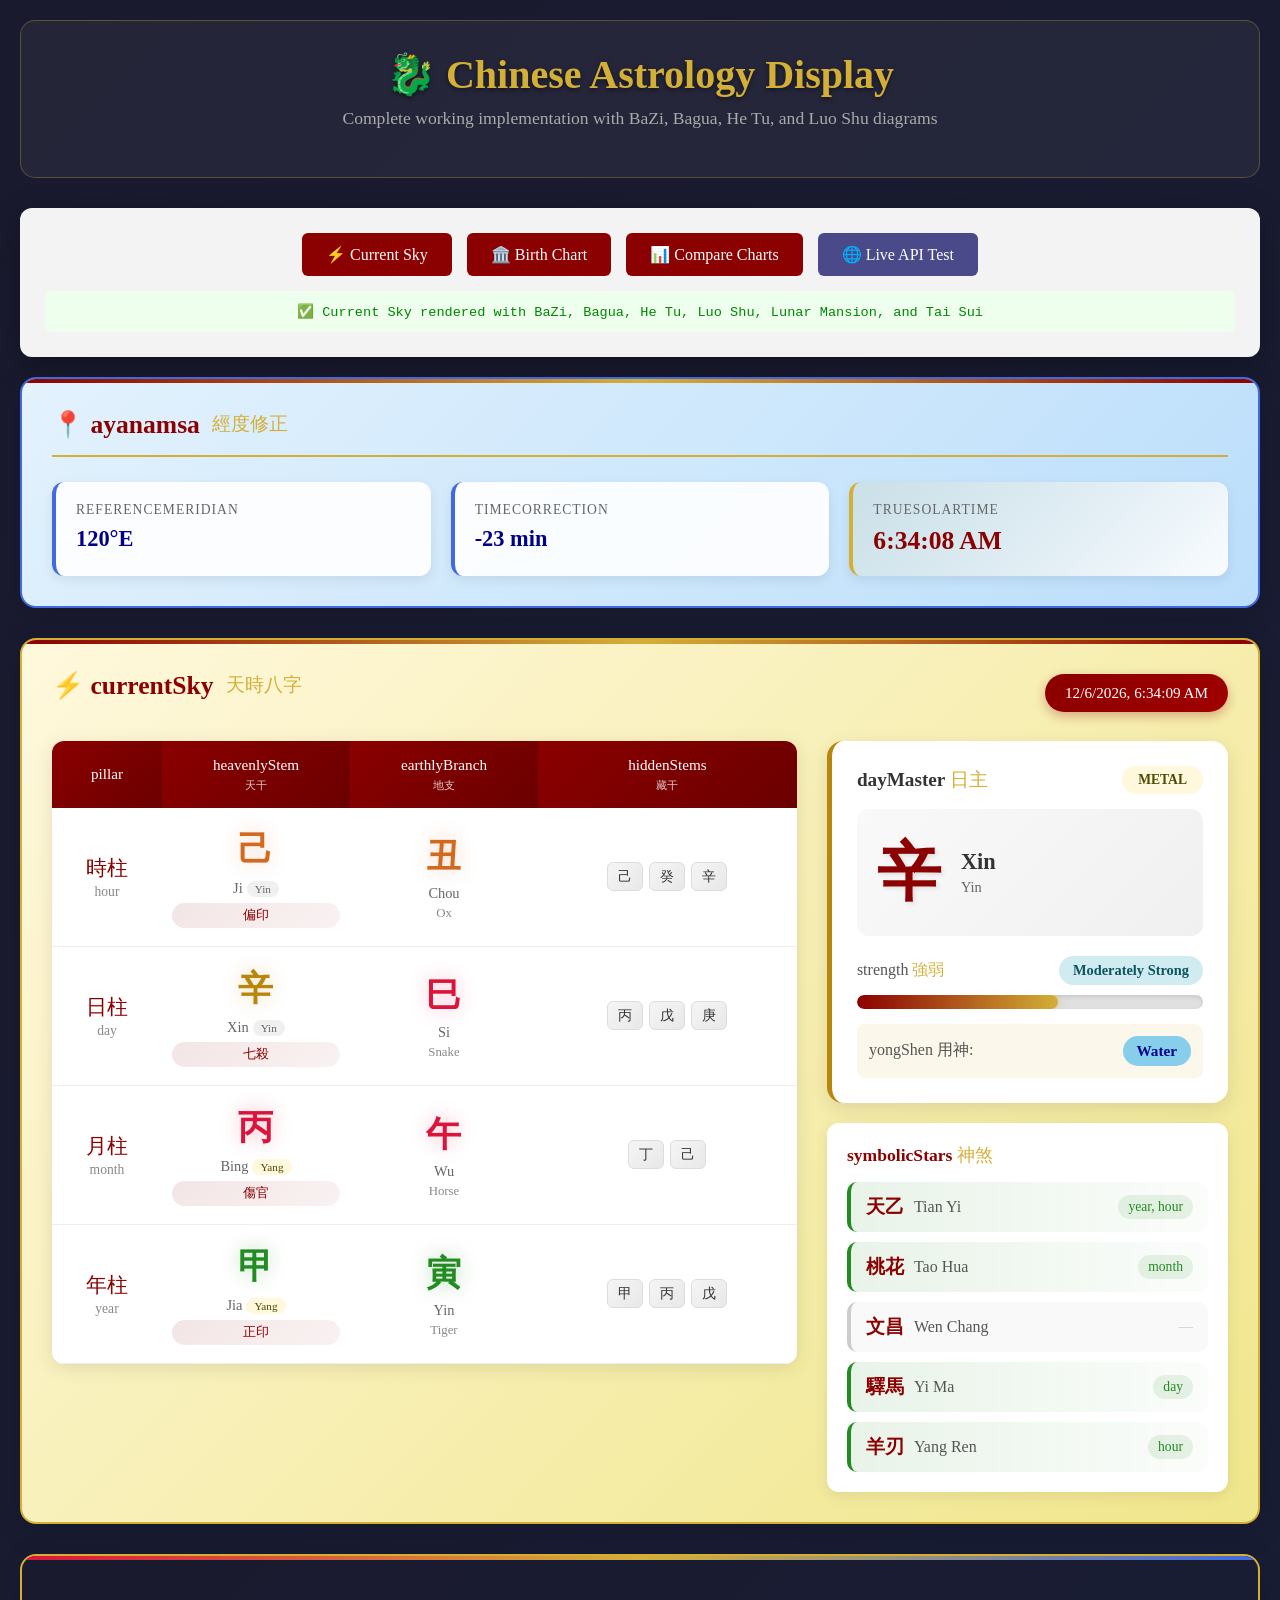
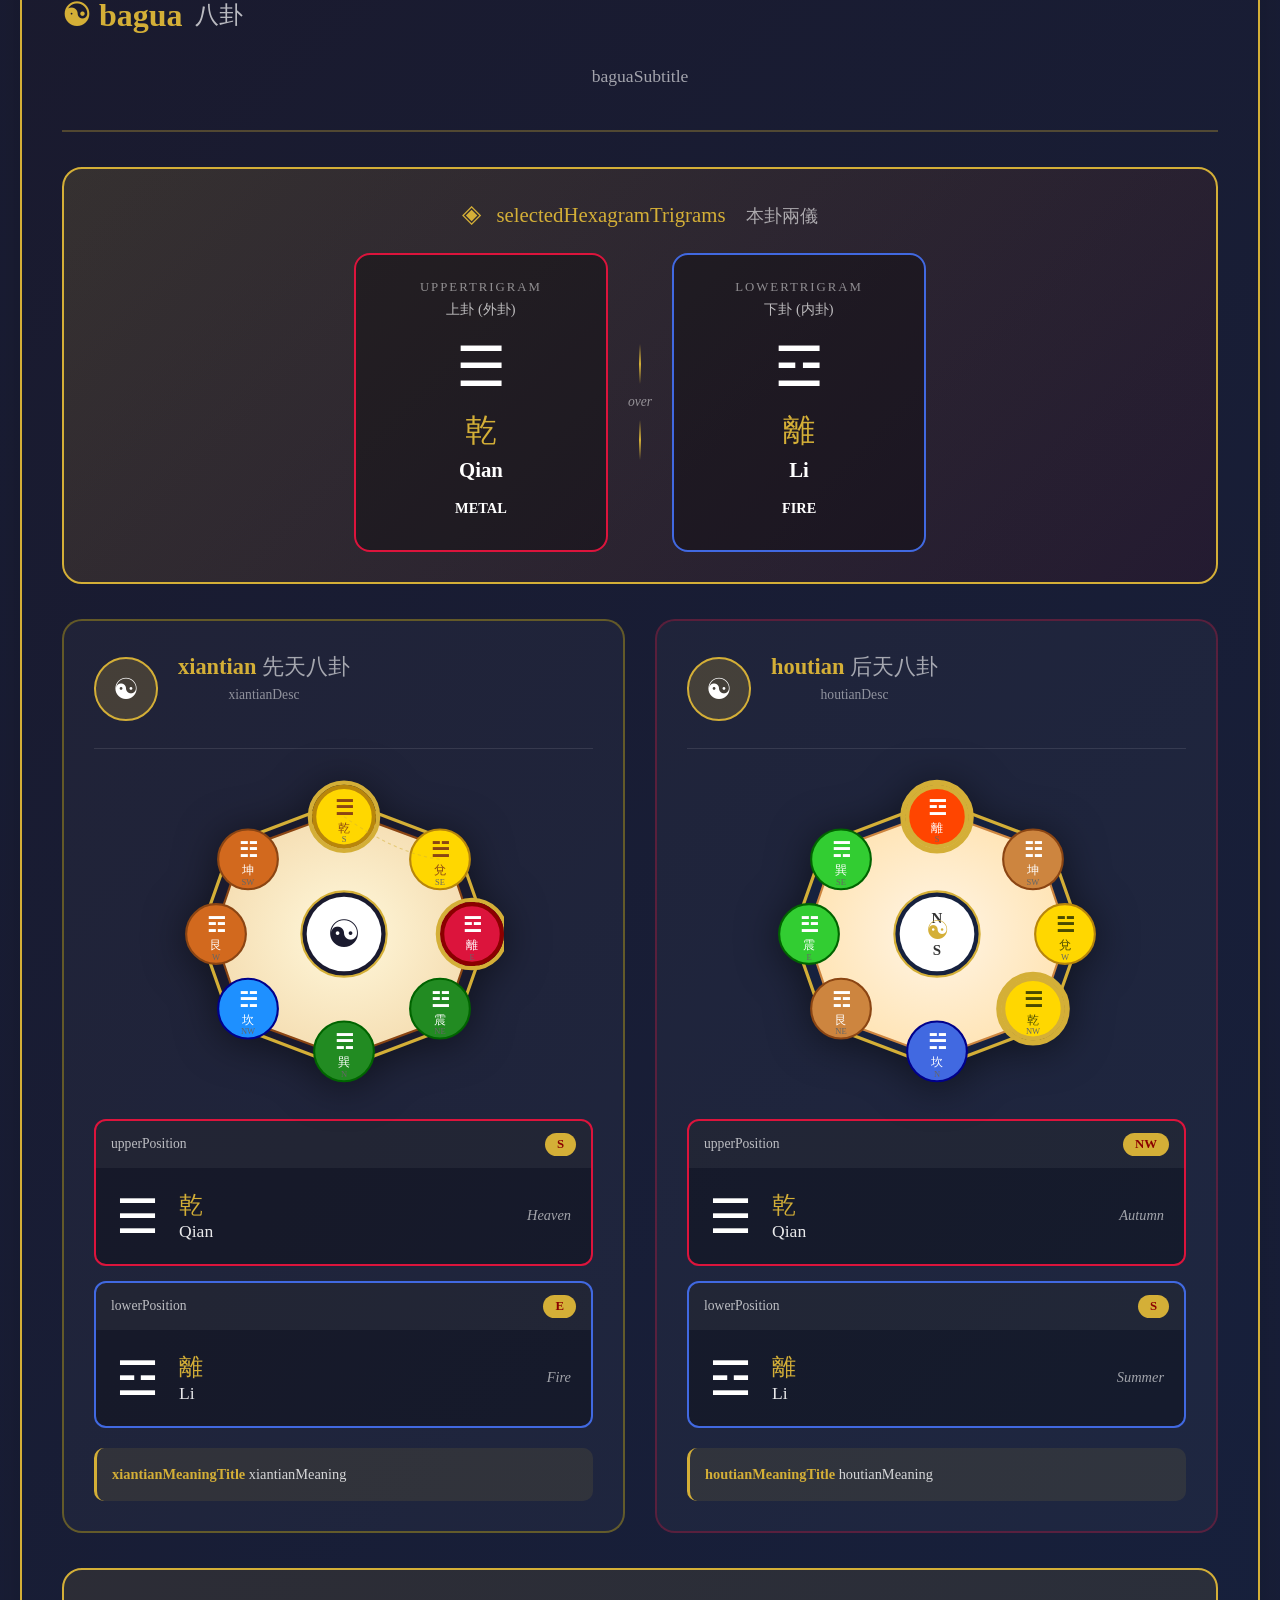
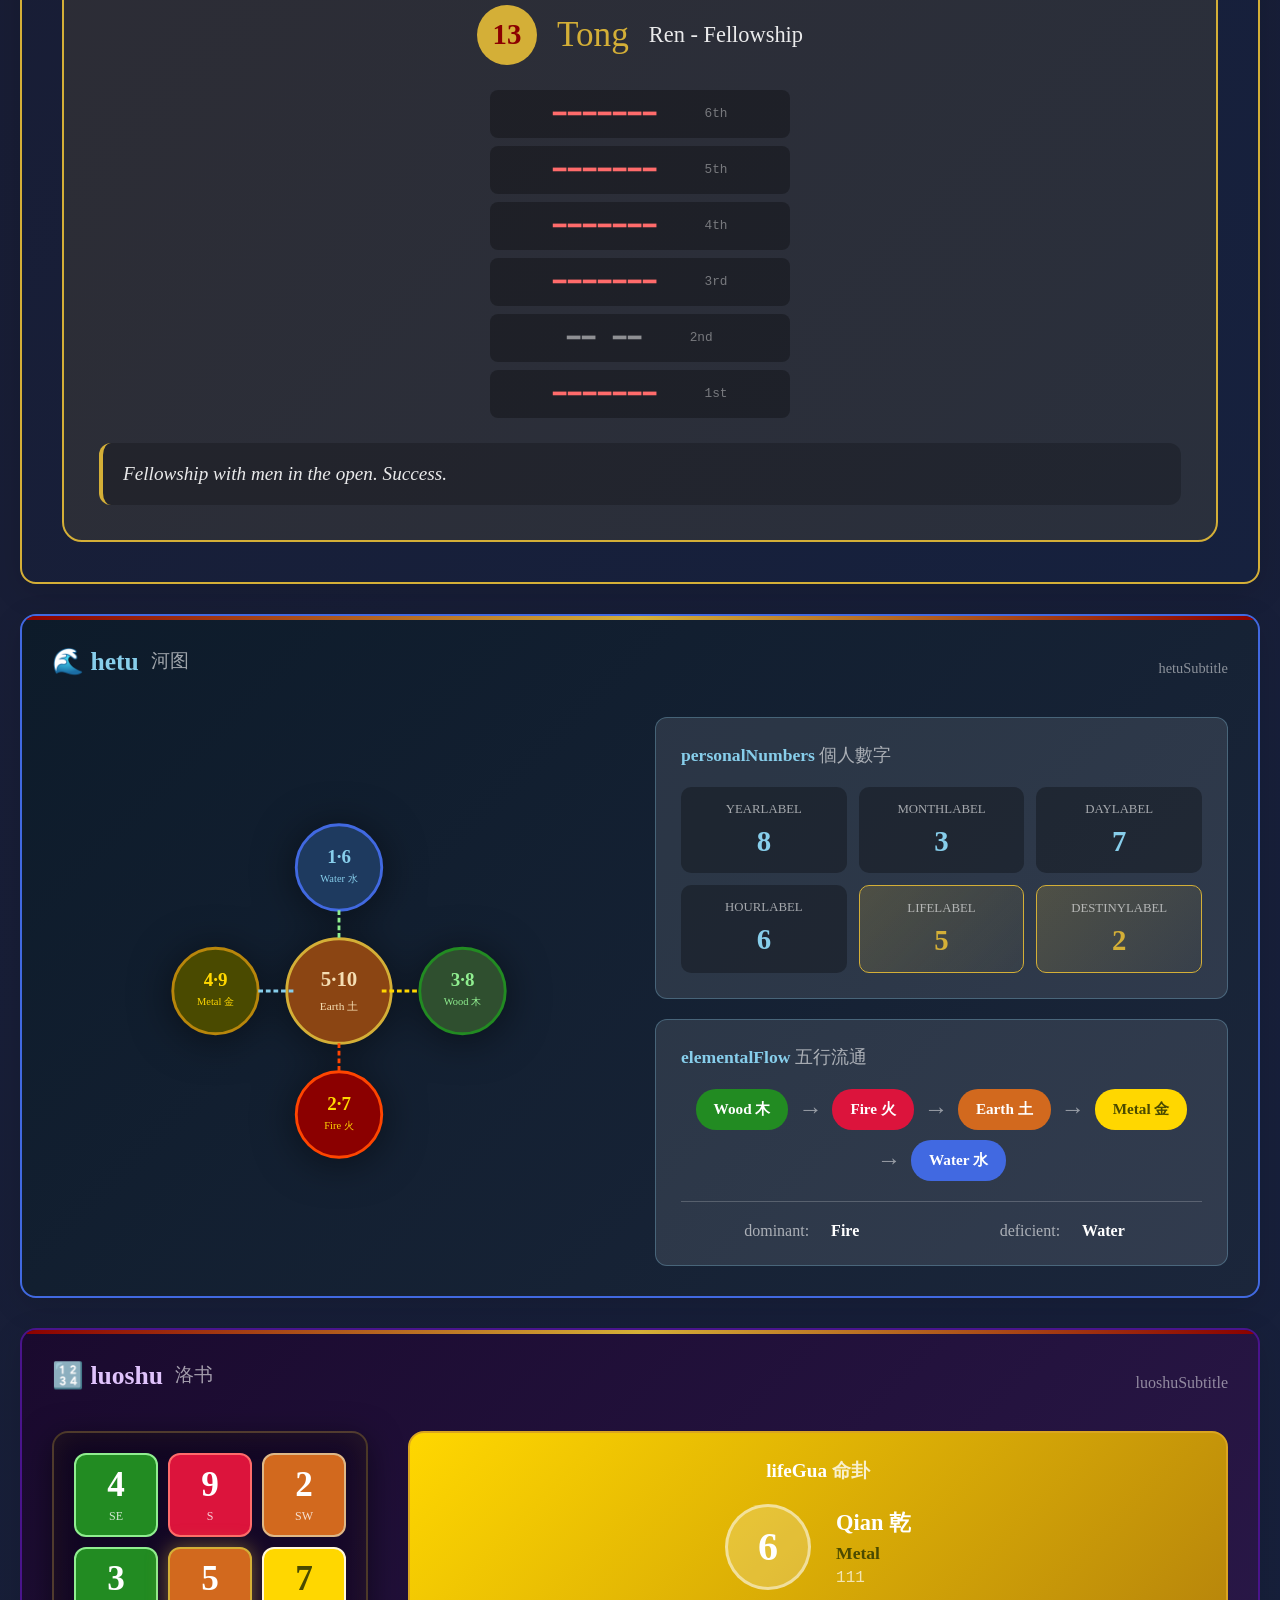
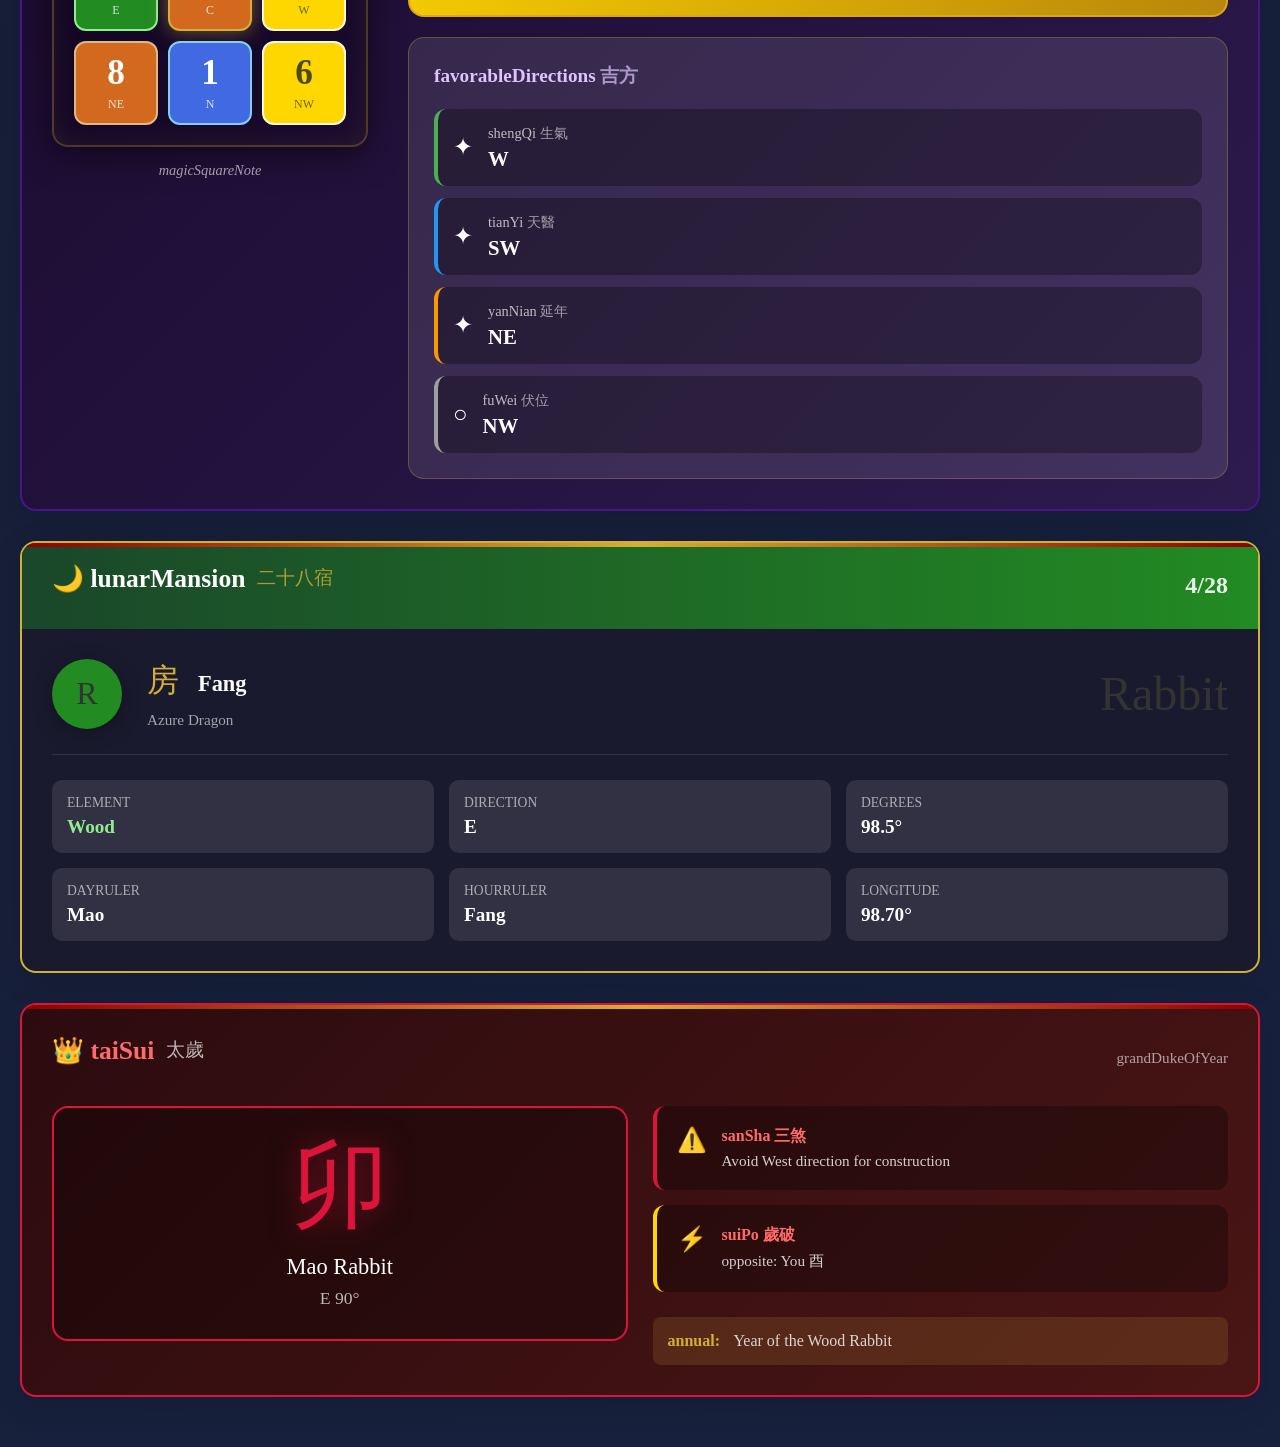
==== commit f297a305: "fix/api_hangs" ====
--- a/chinese-astrology-demo.html
+++ b/chinese-astrology-demo.html
@@ -261,7 +261,7 @@
                 } 
             };
             ChineseAstrologyDisplay.render(data, testContainer);
-            statusEl.textContent = '✅ Birth Chart rendered - different Day Master (Geng Metal vs Xin Metal)';
+            statusEl.textContent = '✅ Birth Chart rendered - different master of day (Geng Metal vs Xin Metal)';
             statusEl.className = 'test-info success';
         }
         
--- a/chinese-astrology.css
+++ b/chinese-astrology.css
@@ -325,7 +325,7 @@
 [data-element="Metal"] .hz { color: #B8860B; text-shadow: 0 0 20px rgba(184,134,11,0.3); }
 [data-element="Water"] .hz { color: var(--fs-water); text-shadow: 0 0 20px rgba(65,105,225,0.3); }
 
-/* Day Master Panel */
+/* master of day Panel */
 .daymaster-panel { 
     display: flex; 
     flex-direction: column; 
